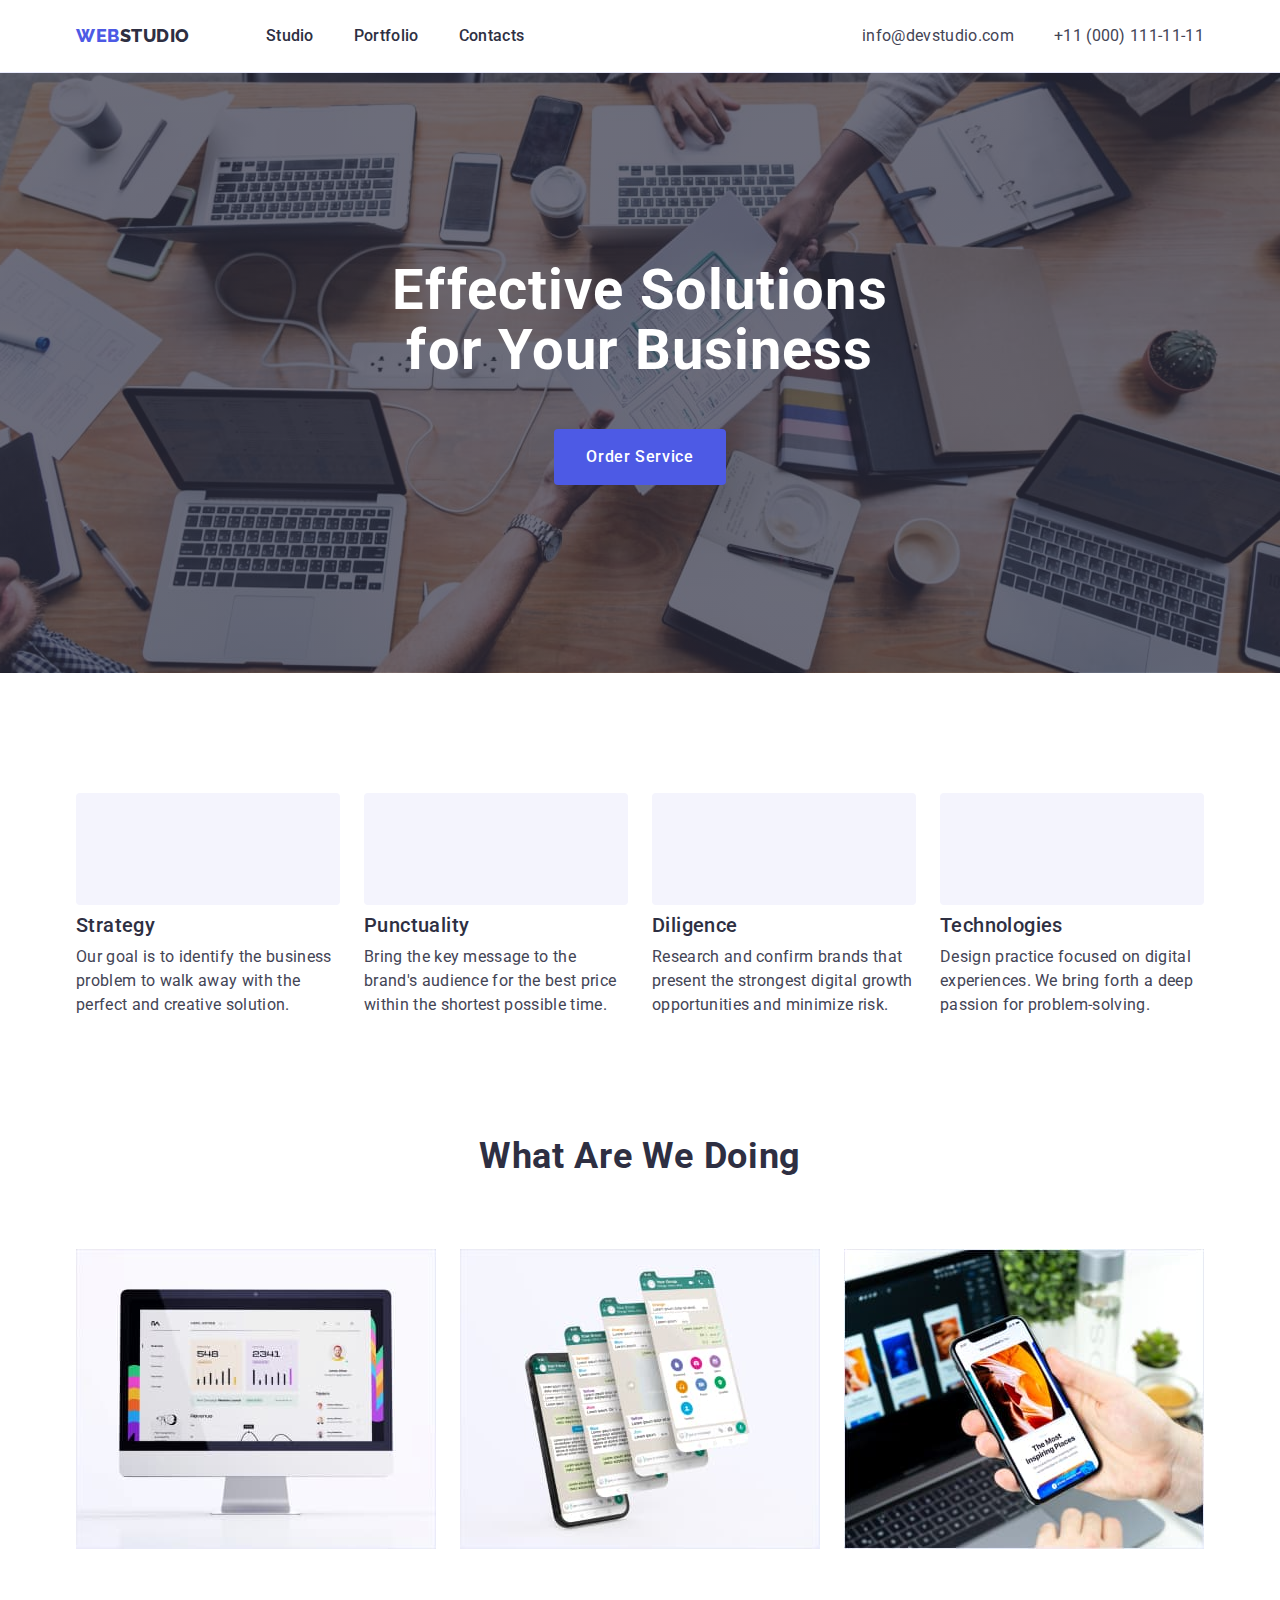
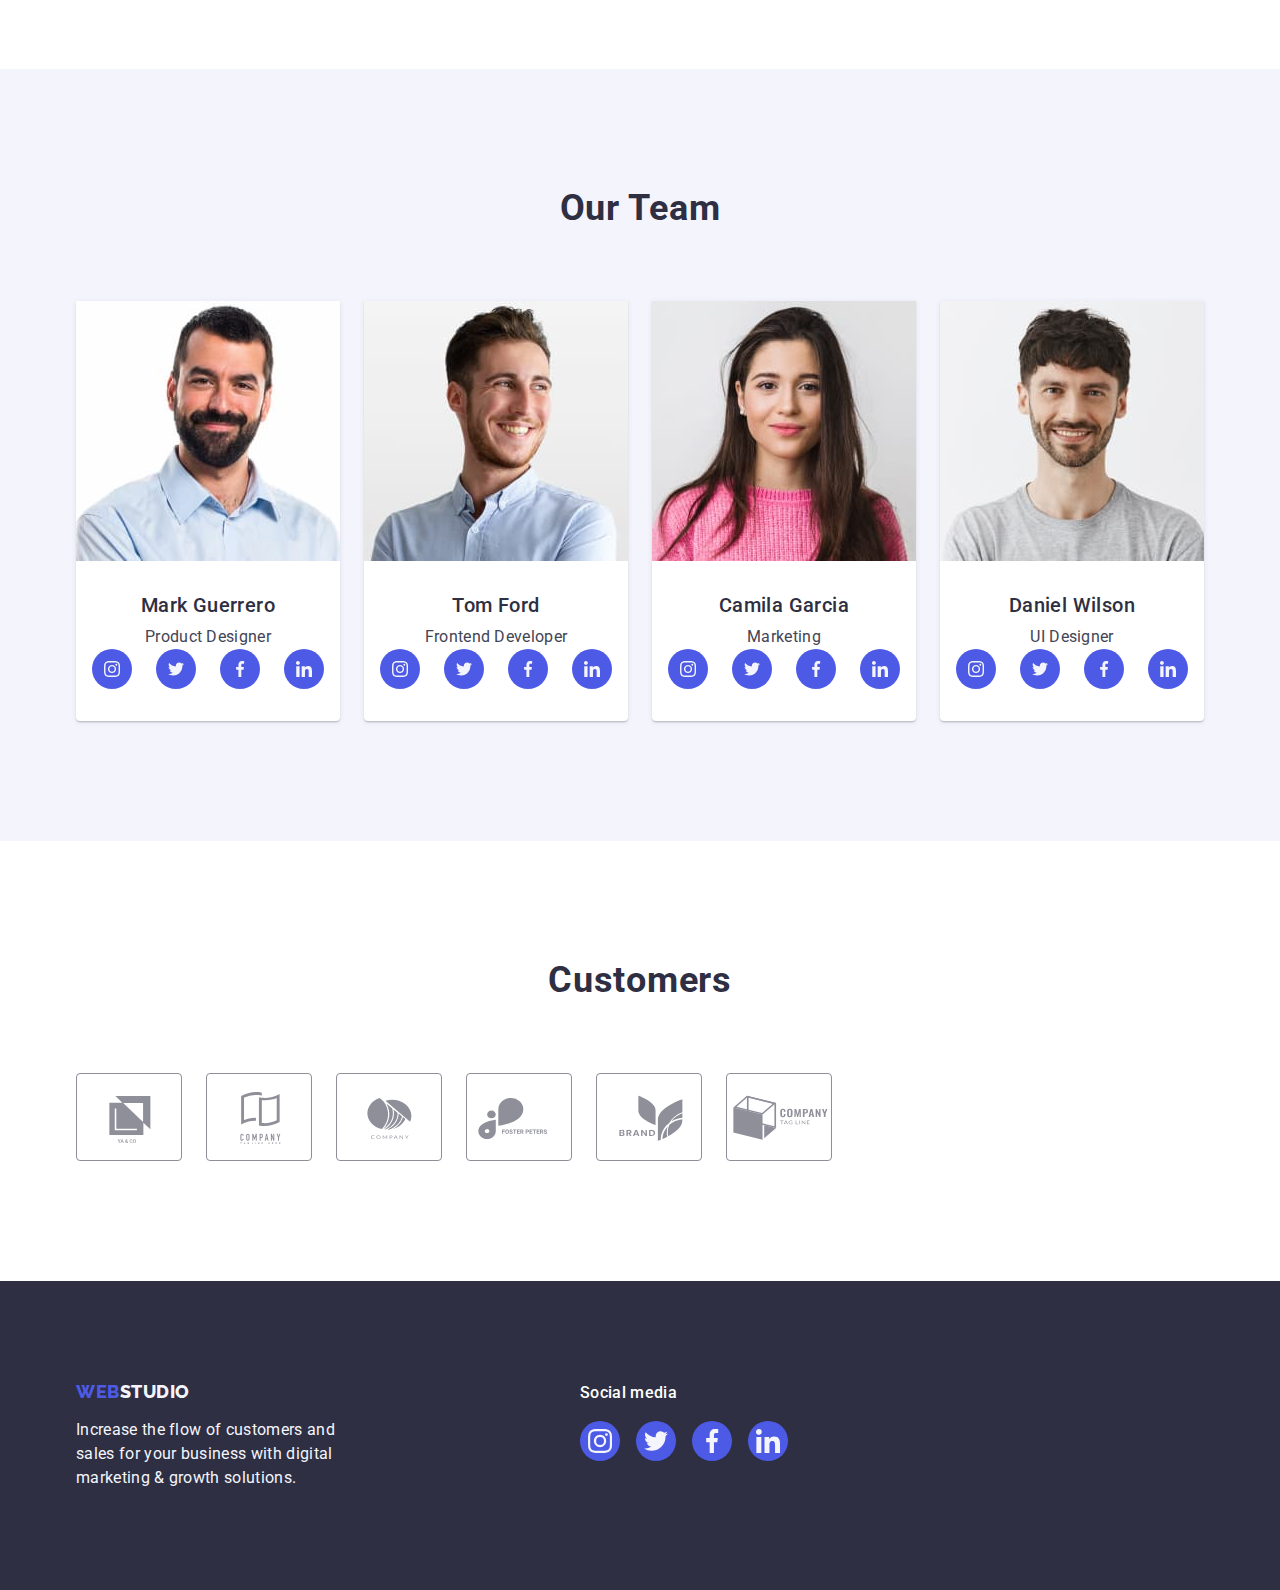
==== index.html @ c31f8e26 "Initial commit" ====
<!DOCTYPE html>
<html lang="en">

<head>
  <meta charset="UTF-8"/>
  <meta http-equiv="X-UA-Compatible" content="IE=edge"/>
  <meta name="viewport" content="width=device-width, initial-scale=1.0"/>
  <title>WebStudio</title>
  <link rel="preconnect" href="https://fonts.googleapis.com">
  <link rel="preconnect" href="https://fonts.gstatic.com" crossorigin>
  <link href="https://fonts.googleapis.com/css2?family=Raleway:wght@800&family=Roboto:wght@400;500;700;900&display=swap"
    rel="stylesheet">
  <link rel="stylesheet" href="https://cdnjs.cloudflare.com/ajax/libs/modern-normalize/1.1.0/modern-normalize.min.css">
  <link rel="stylesheet" href="./css/styles.css">
</head>

<body>
  <!-- Header -->
  <header class="header">
    <!-- Navigation -->
    <div class="navigation container">
      <nav class="nav-menu">
        <a href="./index.html" class="logo link">Web<span class="logo-header">Studio</span></a>
        <ul class="nav-list list">
          <li class="nav-list-item"><a href="./index.html" class="nav-link link">Studio</a></li>
          <li class="nav-list-item"><a href="./portfolio.html" class="nav-link link">Portfolio</a></li>
          <li class="nav-list-item"><a href="" class="nav-link link">Contacts</a></li>
        </ul>
      </nav>
      <!-- Contacts -->
      <address class="contacts">
        <ul class="contacts-list list">
          <li class="contacts-list-item"><a href="mailto:info@devstudio.com"
              class="contact-link link">info@devstudio.com</a></li>
          <li class="contacts-list-item"><a href="tel:+110001111111" class="contact-link link">+11 (000) 111-11-11</a>
          </li>
        </ul>
      </address>
    </div>
  </header>
  
  <!-- Main content -->
  <main>
    <!-- Hero -->
    <section class="hero">
      <div class="container">
        <h1 class="hero-title">Effective Solutions for Your Business</h1>
        <button type="button" class="hero-button">Order Service</button>
      </div>
    </section>
       <!-- Our benefits  -->
    <section class="section-benefits">
      <div class="container">
        <h2 class="section-title visually-hidden">Our benefits</h2>
        <ul class="benefits-list list">
          <li class="benefits-item">
                     
            <div class="bg-benefits-icon"> <svg class="features-icon" width="64" height="64">
              <use href="./images/icon.svg#icon-antenna-1"></use>
            </svg></div>
          
            <h3 class="benefit-title">Strategy</h3>
            <p class="benefit-text">
              Our goal is to identify the business problem to walk away with the
              perfect and creative solution.
            </p>
          </li>
          <li class="benefits-item">
            <div class="bg-benefits-icon"> <svg class="features-icon" width="64" height="64">
              <use href="./images/icon.svg#icon-clock-1"></use>
            </svg></div>

            <h3 class="benefit-title">Punctuality</h3>
            <p class="benefit-text">
              Bring the key message to the brand's audience for the best price
              within the shortest possible time.
            </p>
          </li>
          <li class="benefits-item">
            <div class="bg-benefits-icon"> <svg class="features-icon" width="64" height="64">
              <use href="./images/icon.svg#icon-diagram-1"></use>
            </svg></div>

            <h3 class="benefit-title">Diligence</h3>
            <p class="benefit-text">
              Research and confirm brands that present the strongest digital
              growth opportunities and minimize risk.
            </p>
          </li>
          <li class="benefits-item">
            <div class="bg-benefits-icon"> <svg class="features-icon" width="64" height="64">
              <use href="./images/icon.svg#icon-astronaut-1"></use>
            </svg></div>
            <h3 class="benefit-title">Technologies</h3>
            <p class="benefit-text">
              Design practice focused on digital experiences. We bring forth a
              deep passion for problem-solving.
            </p>
          </li>
        </ul>
      </div>
    </section>
    <!-- What are we doing -->
    <section class="section-work">
      <div class="container">
        <h2 class="section-title">What are we doing</h2>
        <ul class="work-list list">
          <li class="work-list-item">
            <img
                src="./images/what-are-we-doing/img-monitor.jpg"
                alt="website on a computer monitor"
                width="360"
                height="300"
              />
           </li>
          <li class="work-list-item">
            <img src="./images/what-are-we-doing/img-application.jpg" alt="application for smartphone" width="360" height="300" />
          </li>
          <li class="work-list-item">
            <img src="./images/what-are-we-doing/img-mobile-version.jpg" alt="mobile version of the website" width="360" height="300" />
          </li>
        </ul>
      </div>
    </section>
   <!-- Our Team -->
    <section class="section-team">
      <div class="container">
        <h2 class="section-title">Our Team</h2>
        <ul class="team-list list">
          <li class="team-item">
            <img src="./images/our-team/img-mark-guerrero.jpg"
              alt="A smiling man with dark hair, a short haircut and a thick beard with a mustache" width="264" height="260" />
            <div class="team-card-content">
              <h3 class="item-team-title">Mark Guerrero</h3>
              <p class="item-team-text">Product Designer</p>
              <ul class="social-list list">
                <li class="social-list-item">
                  <a class="social-link" href="" target="_blank" rel="noopener noreferrer" aria-label="Instagram icon">
                    <svg class="social-icon" width="16" height="16">
                      <use href="./images/icons.svg#icon-instagram"></use>
                    </svg>
                  </a>
                </li>
                <li class="social-list-item">
                  <a class="social-link" href="" target="_blank" rel="noopener noreferrer" aria-label="Twitter icon">
                    <svg class="social-icon" width="16" height="16">
                      <use href="./images/icons.svg#icon-twitter"></use>
                    </svg>
                  </a>
                </li>
                <li class="social-list-item">
                  <a class="social-link" href="" target="_blank" rel="noopener noreferrer" aria-label="Facebook icon">
                    <svg class="social-icon" width="16" height="16">
                      <use href="./images/icons.svg#icon-facebook"></use>
                    </svg>
                  </a>
                </li>
                <li class="social-list-item">
                  <a class="social-link" href="" target="_blank" rel="noopener noreferrer" aria-label="Linkedin icon">
                    <svg class="social-icon" width="16" height="16">
                      <use href="./images/icons.svg#icon-linkedin"></use>
                    </svg>
                  </a>
                </li>
              </ul>
            </div>
          </li>
          <li class="team-item">
            <img src="./images/our-team/img-tom-ford.jpg"
              alt="Smiling man with blond hair, a short haircut that is combed back and a beard with a mustache"
              width="264" height="260" />
            <div class="team-card-content">
              <h3 class="item-team-title">Tom Ford</h3>
              <p class="item-team-text">Frontend Developer</p>
              <ul class="social-list list">
                <li class="social-list-item">
                  <a class="social-link" href="" target="_blank" rel="noopener noreferrer" aria-label="Instagram icon">
                    <svg class="social-icon" width="16" height="16">
                      <use href="./images/icons.svg#icon-instagram"></use>
                    </svg>
                  </a>
                </li>
                <li class="social-list-item">
                  <a class="social-link" href="" target="_blank" rel="noopener noreferrer" aria-label="Twitter icon">
                    <svg class="social-icon" width="16" height="16">
                      <use href="./images/icons.svg#icon-twitter"></use>
                    </svg>
                  </a>
                </li>
                <li class="social-list-item">
                  <a class="social-link" href="" target="_blank" rel="noopener noreferrer" aria-label="Facebook icon">
                    <svg class="social-icon" width="16" height="16">
                      <use href="./images/icons.svg#icon-facebook"></use>
                    </svg>
                  </a>
                </li>
                <li class="social-list-item">
                  <a class="social-link" href="" target="_blank" rel="noopener noreferrer" aria-label="Linkedin icon">
                    <svg class="social-icon" width="16" height="16">
                      <use href="./images/icons.svg#icon-linkedin"></use>
                    </svg>
                  </a>
                </li>
              </ul>
            </div>
          </li>
          <li class="team-item">
            <img src="./images/our-team/img-camila-garcia.jpg" alt="Smiling woman with dark, long, straight hair"
              width="264" height="260" />
            <div class="team-card-content">
              <h3 class="item-team-title">Camila Garcia</h3>
              <p class="item-team-text">Marketing</p>

              <ul class="social-list list">
                <li class="social-list-item">
                  <a class="social-link" href="" target="_blank" rel="noopener noreferrer" aria-label="Instagram icon">
                    <svg class="social-icon" width="16" height="16">
                      <use href="./images/icons.svg#icon-instagram"></use>
                    </svg>
                  </a>
                </li>
                <li class="social-list-item">
                  <a class="social-link" href="" target="_blank" rel="noopener noreferrer" aria-label="Twitter icon">
                    <svg class="social-icon" width="16" height="16">
                      <use href="./images/icons.svg#icon-twitter"></use>
                    </svg>
                  </a>
                </li>
                <li class="social-list-item">
                  <a class="social-link" href="" target="_blank" rel="noopener noreferrer" aria-label="Facebook icon">
                    <svg class="social-icon" width="16" height="16">
                      <use href="./images/icons.svg#icon-facebook"></use>
                    </svg>
                  </a>
                </li>
                <li class="social-list-item">
                  <a class="social-link" href="" target="_blank" rel="noopener noreferrer" aria-label="Linkedin icon">
                    <svg class="social-icon" width="16" height="16">
                      <use href="./images/icons.svg#icon-linkedin"></use>
                    </svg>
                  </a>
                </li>
              </ul>
            </div>
          </li>
          <li class="team-item">
            <img src="./images/our-team/img-daniel-wilson.jpg"
              alt="A smiling man with short dark hair and a short beard with a mustache" width="264" height="260" />
            <div class="team-card-content">
              <h3 class="item-team-title">Daniel Wilson</h3>
              <p class="item-team-text">UI Designer</p> 

              <ul class="social-list list">
                <li class="social-list-item">
                  <a class="social-link" href="" target="_blank" rel="noopener noreferrer" aria-label="Instagram icon">
                    <svg class="social-icon" width="16" height="16">
                      <use href="./images/icons.svg#icon-instagram"></use>
                    </svg>
                  </a>
                </li>
                <li class="social-list-item">
                  <a class="social-link" href="" target="_blank" rel="noopener noreferrer" aria-label="Twitter icon">
                    <svg class="social-icon" width="16" height="16">
                      <use href="./images/icons.svg#icon-twitter"></use>
                    </svg>
                  </a>
                </li>
                <li class="social-list-item">
                  <a class="social-link" href="" target="_blank" rel="noopener noreferrer" aria-label="Facebook icon">
                    <svg class="social-icon" width="16" height="16">
                      <use href="./images/icons.svg#icon-facebook"></use>
                    </svg>
                  </a>
                </li>
                <li class="social-list-item">
                  <a class="social-link" href="" target="_blank" rel="noopener noreferrer" aria-label="Linkedin icon">
                    <svg class="social-icon" width="16" height="16">
                      <use href="./images/icons.svg#icon-linkedin"></use>
                    </svg>
                  </a>
                </li>
              </ul>
            </div>
          </li>
        </ul>
      </div>
    </section>
     <!-- Customers -->
     <section class="section-customers">
      <div class="container">
        <h2 class="section-title">Customers</h2>
        <ul class="customers-list list">
          <li class="customers-item"><a class="customers-link link" href="" target="_blank" rel="noreferrer noopener"
              aria-label="YA & CO icon">
              <svg class="customers-icon" width="104" height="56">
                <use href="./images/icons.svg#icon-company-logo-1"></use>
              </svg>
            </a></li>
          <li class="customers-item"><a class="customers-link link" href="" target="_blank" rel="noreferrer noopener"
              aria-label="Company Tagline Here icon"><svg class="customers-icon" width="104" height="56">
                <use href="./images/icons.svg#icon-company-logo-2"></use>
              </svg></a></li>

          <li class="customers-item"><a class="customers-link link" href="" target="_blank" rel="noreferrer noopener"
              aria-label="Company icon"><svg class="customers-icon" width="104" height="56">
                <use href="./images/icons.svg#icon-company-logo-3"></use>
              </svg></a></li>

          <li class="customers-item"><a class="customers-link link" href="" target="_blank" rel="noreferrer noopener"
              aria-label="Foster Peters icon"><svg class="customers-icon" width="104" height="56">
                <use href="./images/icons.svg#icon-company-logo-4"></use>
              </svg></a></li>

          <li class="customers-item"><a class="customers-link link" href="" target="_blank" rel="noreferrer noopener"
              aria-label="Brand icon"><svg class="customers-icon" width="104" height="56">
                <use href="./images/icons.svg#icon-company-logo-5"></use>
              </svg></a></li>

          <li class="customers-item"><a class="customers-link link" href="" target="_blank" rel="noreferrer noopener"
              aria-label="Company Tag Line icon"><svg class="customers-icon" width="104" height="56">
                <use href="./images/icons.svg#icon-company-logo-6"></use>
              </svg></a></li>
        </ul>
      </div>
    </section>
 </main>
 <!-- Footer -->
 <footer class="footer">
  <div class="container">
    <div class="footer-logo-text">
      <a href="./index.html" class="logo link"
        >Web<span class="logo-footer">Studio</span></a
      >
      <p class="footer-text">
        Increase the flow of customers and sales for your business with
        digital marketing &#38; growth solutions.
      </p>
    </div>
    <div>
      <p class="footer-social-text">Social media</p>
      
      <ul class="social-list list">
        <li class="social-list-item">
          <a
            class="social-link"
            href=""
            target="_blank"
            rel="noopener noreferrer"
            aria-label="Instagram icon"
            ><svg class="social-icon" width="24" height="24">
              <use href="./images/icons.svg#icon-instagram"></use></svg
          ></a>
        </li>
        <li class="social-list-item">
          <a
            class="social-link"
            href=""
            target="_blank"
            rel="noopener noreferrer"
            aria-label="Twitter icon"
            ><svg class="social-icon" width="24" height="24">
              <use href="./images/icons.svg#icon-twitter"></use></svg
          ></a>
        </li>
        <li class="social-list-item">
          <a
            class="social-link"
            href=""
            target="_blank"
            rel="noopener noreferrer"
            aria-label="Facebook icon"
            ><svg class="social-icon" width="24" height="24">
              <use href="./images/icons.svg#icon-facebook"></use></svg
          ></a>
        </li>
        <li class="social-list-item">
          <a
            class="social-link"
            href=""
            target="_blank"
            rel="noopener noreferrer"
            aria-label="Linkedin icon"
            ><svg class="social-icon" width="24" height="24">
              <use href="./images/icons.svg#icon-linkedin"></use></svg
          ></a>
        </li>
      </ul>
    </div>
  </div>
</footer>
</body>
</html>
---- css/styles.css ----
:root {
  --color-iris: #4d5ae5;
  --color-ocean: #404bbf;
  --color-navy-blue: #2e2f42;
  --color-green: #31d0aa;
  --color-slate: #434455;
  --color-light-slate: #8e8f99;
  --color-cornflower: #e7e9fc;
  --color-cloud: #f4f4fd;
  --color-navy-blue-modal: #2e2f42;
  --color-grey: #2e2f42;
  --color-white: #ffffff;
  --color-dairy: #fcfcfc;
  --font-primary: Roboto, sans-serif;
  --font-secondary: Raleway, sans-serif;
}
/* General styles */

img {
  display: block;
}
.link {
  text-decoration: none;
}
.list {
  list-style: none;
  padding: 0;
  margin: 0;
}
.section-title {
  margin-top: 0;
  margin-right: auto;
  margin-bottom: 72px;
  margin-left: auto;

  color: var(--color-navy-blue);
  font-size: 36px;
  line-height: 1.11;
  text-align: center;
  letter-spacing: 0.02em;
  text-transform: capitalize;
}

.container {
  width: 1158px;
  padding-left: 15px;
  padding-right: 15px;
  margin: 0 auto;
}

/* Body */
body {
  font-family: var(--font-primary);
  color: var(--color-slate);
  background-color: var(--color-white);
}
/* --------------Header----------- */
.header {
  border-bottom: 1px solid;
  border-bottom-color: var(--color-cornflower);
  box-shadow: 0 2px 1px 0 rgba(46, 47, 66, 0.08),
  0 1px 1px 0 rgba(46, 47, 66, 0.16), 0 1px 6px 0 rgba(46, 47, 66, 0.08);
}
/* Logo */
.logo {
  display: inline-block;
  font-family: var(--font-secondary);
  font-weight: 800;
  color: var(--color-iris);
  font-size: 18px;
  line-height: 1.17;
  letter-spacing: 0.03em;
  text-transform: uppercase;
}
.nav-menu .logo {
  align-items: center;
  margin-right: 76px;
}
.logo-header {
  color: var(--color-navy-blue);
}
.logo-footer {
  color: var(--color-cloud);
}

/* Navigation */
.navigation {
  display: flex;
  align-items: center;
}
.nav-menu {
  display: flex;
  align-items: center;
}

.nav-list {
  display: flex;
  gap: 40px;
}
/* .nav-list-item {
  margin-right: 40px;
}
.nav-list-item:last-child {
  margin-right: 0;
} */

.nav-link {
  display: block;
  padding-top: 24px;
  padding-bottom: 24px;
  font-weight: 500;
  color: var(--color-navy-blue);
  line-height: 1.5;
  letter-spacing: 0.02em;
}
.nav-link:hover,
.nav-link:focus,
.contact-link:hover,
.contact-link:focus {
  color: var(--color-ocean);
}

/* Contacts */
.contacts {
  margin-left: auto;
}

.contacts-list {
  display: flex;
  gap: 40px;
}

/* .contacts-list-item {
  margin-right: 40px;
}
.contacts-list-item:last-child {
  margin-right: 0;
} */

.contacts .contacts-list-item {
  font-style: normal;
}
.contact-link {
  color: var(--color-slate);
  line-height: 1.5;
  letter-spacing: 0.02em;
}

/* Hero */
.hero {
  max-width: 1440px;
  margin-left: auto;
  margin-right: auto;
  background-image: linear-gradient(
      rgba(46, 47, 66, 0.7),
      rgba(46, 47, 66, 0.7)
    ),
    url(../images/hero/people-office-1.jpg);
  background-repeat: no-repeat;
  background-position: center;
  background-size: cover;
  
  background-color: var(--color-navy-blue);
  padding: 188px 0;
}
/* .hero .container {
  text-align: center;
} */

.hero-title {
  max-width: 496px;
  color: var(--color-white);
  font-size: 56px;
  line-height: 1.07;
  text-align: center;
  letter-spacing: 0.02em;
  margin-top: 0;
  margin-right: auto;
  margin-left: auto;
  margin-bottom: 48px;
}
.hero-button {
  display: block;
  min-width: 169px;
  border: none;
  border-radius: 4px;
  padding: 16px 32px;
  margin-top: 0;
  margin-right: auto;
  margin-bottom: 0;
  margin-left: auto;
  font-family: inherit;
  font-weight: 500;
  color: var(--color-white);
  background-color: var(--color-iris);
  font-size: 16px;
  line-height: 1.5;
  letter-spacing: 0.04em;
  cursor: pointer;
}
.hero-button:hover,
.hero-button:focus {
  background-color: var(--color-ocean);
}

/* Our benefits */

.visually-hidden {
  position: absolute;
  width: 1px;
  height: 1px;
  margin: -1px;
  border: 0;
  padding: 0;

  white-space: nowrap;
  clip-path: inset(100%);
  clip: rect(0 0 0 0);
  overflow: hidden;
}

.section-benefits {
  padding: 120px 0;
}

.benefits-list {
  display: flex;
  gap: 24px;
}
/* .benefits-item {
  margin-right: 24px;
} */
/* .benefits-item:last-child {
  margin-right: 0;
} */
.benefits-item {
  width: calc((100%-72px) / 4);
}

.bg-benefits-icon {
  margin-bottom: 8px;
  padding: 24px 100px;
  display: flex;
  justify-content: center;
  align-items: center;
  background-color: var(--color-cloud);
  border-radius: 4px;
}

.benefit-title {
  padding: 0;
  margin-top: 0;
  margin-bottom: 8px;
  font-weight: 500;
  color: var(--color-navy-blue);
  font-size: 20px;
  line-height: 1.2;
  letter-spacing: 0.02em;
}
.benefit-text {
  padding: 0;
  margin: 0;
  font-size: 16px;
  line-height: 1.5;
  letter-spacing: 0.02em;
}

/* Work section */
.section-work {
  padding-bottom: 120px;
}

.work-list {
  display: flex;
  gap: 24px;
}
.work-list-item {
  /* margin-right: 24px; */
  width: calc((100%-48px) / 3);
}
/* .work-list-item:last-child {
  margin-right: 0;
} */

/* Our team */
.section-team {
  padding: 120px 0;
  background-color: var(--color-cloud);
}
.team-list {
  display: flex;
  gap: 24px;
}
.team-item {
  width: calc((100%-72px) / 4);
  /* margin-right: 24px; */
  background-color: var(--color-white);
  border-radius: 0 0 4px 4px;
  box-shadow: 0px 2px 1px 0px rgba(46, 47, 66, 0.08),
    0px 1px 1px 0px rgba(46, 47, 66, 0.16),
    0px 1px 6px 0px rgba(46, 47, 66, 0.08);
}
/* .team-item:last-child {
  margin-right: 0;
} */
.team-card-content {
  padding: 32px 16px;
  border-radius: 0 0 4px 4px;
}
.item-team-title {
  margin-top: 0;
  margin-bottom: 8px;
  font-weight: 500;
  color: var(--color-navy-blue);
  font-size: 20px;
  line-height: 1.2;
  letter-spacing: 0.02em;
  text-align: center;
}
.item-team-text {
  margin-top: 0;
  margin-bottom: 0;
  color: var(--color-slate);
  font-size: 16px;
  line-height: 1.5;
  letter-spacing: 0.02em;
  text-align: center;
}

/*--- Social links styles-- */
.social-list {
  display: flex;
  justify-content: center;
  align-items: center;
}

.team-item .social-list {
  gap: 24px;
}

.social-list-item {
  width: 40px;
  height: 40px;
}

.social-link {
  display: flex;
  justify-content: center;
  align-items: center;
  width: 100%;
  height: 100%;
  background-color: var(--color-iris);
  border-radius: 50%;
  color: var(--color-cloud);
}

.team-item .social-link:hover,
.team-item .social-link:focus {
  background-color: var(--color-ocean);
}

.social-icon {
  fill: currentColor;
}
/* Customers */
.section-customers {
  padding: 120px 0;
}

.customers-list {
  display: flex;
  align-items: center;
  gap: 24px;
}

.customers-item {
  width: calc((100%-120px) / 6);
  height: 88px;
}

.customers-link {
  display: flex;
  justify-content: center;
  align-items: center;
  width: 100%;
  height: 100%;
  background-color: var(--color-white);
  border: 1px solid;
  border-color: var(--color-light-slate);
  border-radius: 4px;
  color: var(--color-light-slate);
}
.customers-link:hover,
.customers-link:focus,
.customers-link:active {
  border-color: var(--color-ocean);
  color: var(--color-ocean);
}
.customers-icon {
  fill: currentColor;
}

/* Footer */
.footer {
  padding: 100px 0;
  background-color: var(--color-navy-blue);
}

.footer .container {
  display: flex;
  gap: 120px;
  align-items: baseline;
}
.footer-logo-text{
  margin-right: 120px
}

.footer .logo {
  margin-bottom: 16px;
}
.footer-text {
  max-width: 264px;
  margin-top: 0;
  margin-bottom: 0;
  color: var(--color-cloud);
  font-size: 16px;
  line-height: 1.5;
  letter-spacing: 0.02em;
}

.footer-social-text {
  margin-top: 0;
  margin-bottom: 16px;
  font-weight: 500;
  font-size: 16px;
  line-height: 1.5;
  letter-spacing: 0.02em;
  color: var(--color-white);
}

.footer .social-list {
  gap: 16px;
}

.footer .social-link:hover,
.footer .social-link:focus,
.footer .social-link:active {
  background-color: var(--color-green);
}

/* ----Portfolio------- */
.section-portfolio {
  padding: 96px 0 120px;
}

/* Portfolio filtr */
.portfolio-filtr {
  justify-content: center;
  display: flex;
  margin-bottom: 72px;
  gap: 24px;
}
/* .portfolio-filtr-item {
  margin-right: 24px;
}
.portfolio-filtr-item:last-child {
  margin-right: 0;
} */
.portfolio-filtr-button {
  border-radius: 4px;
  border: 1px solid;
  border-color: var(--color-cornflower);
  padding: 12px 24px;
  font-family: inherit;
  font-weight: 500;
  color: var(--color-iris);
  background-color: var(--color-cloud);
  font-size: 16px;
  line-height: 1.5;
  letter-spacing: 0.04em;
  cursor: pointer;
}

.portfolio-filtr-button:hover,
.portfolio-filtr-button:focus {
  border: 1px solid;
  border-color: transparent;
  color: var(--color-white);
  background-color: var(--color-ocean);
  box-shadow: 0px 2px 2px 0px rgba(0, 0, 0, 0.12),
    0px 2px 1px 0px rgba(0, 0, 0, 0.08), 0px 3px 1px 0px rgba(0, 0, 0, 0.1);
}
/* Portfolio gallery */
.portfolio-list {
  display: flex;
  flex-wrap: wrap;
  gap: 24px;
  row-gap: 48px;
}

.portfolio-link {
  display: block;
}

.portfolio-link:hover,
.portfolio-link:focus {
  box-shadow: 0 2px 1px 0 rgba(46, 47, 66, 0.08),
    0 1px 1px 0 rgba(46, 47, 66, 0.16), 0 1px 6px 0 rgba(46, 47, 66, 0.08);
}
/* .portfolio-list-item {
  margin-bottom: 48px;
  margin-right: 24px;
}
.portfolio-list-item:nth-child(3n) {
  margin-right: 0;
}
.portfolio-list-item:nth-last-child(-n + 3) {
  margin-bottom: 0;
} */
.portfolio-card-content {
  border: 1px solid;
  border-color: var(--color-cornflower);
  border-top: none;
  padding: 32px 16px;
}
.portfolio-title {
  margin-top: 0;

  margin-bottom: 8px;
  font-weight: 500;
  color: var(--color-navy-blue);
  font-size: 20px;
  line-height: 1.2;
  letter-spacing: 0.02em;
}
.portfolio-text {
  margin-top: 0;
  margin-bottom: 0;
  color: var(--color-slate);
  font-size: 16px;
  line-height: 1.5;
  letter-spacing: 0.02em;
}
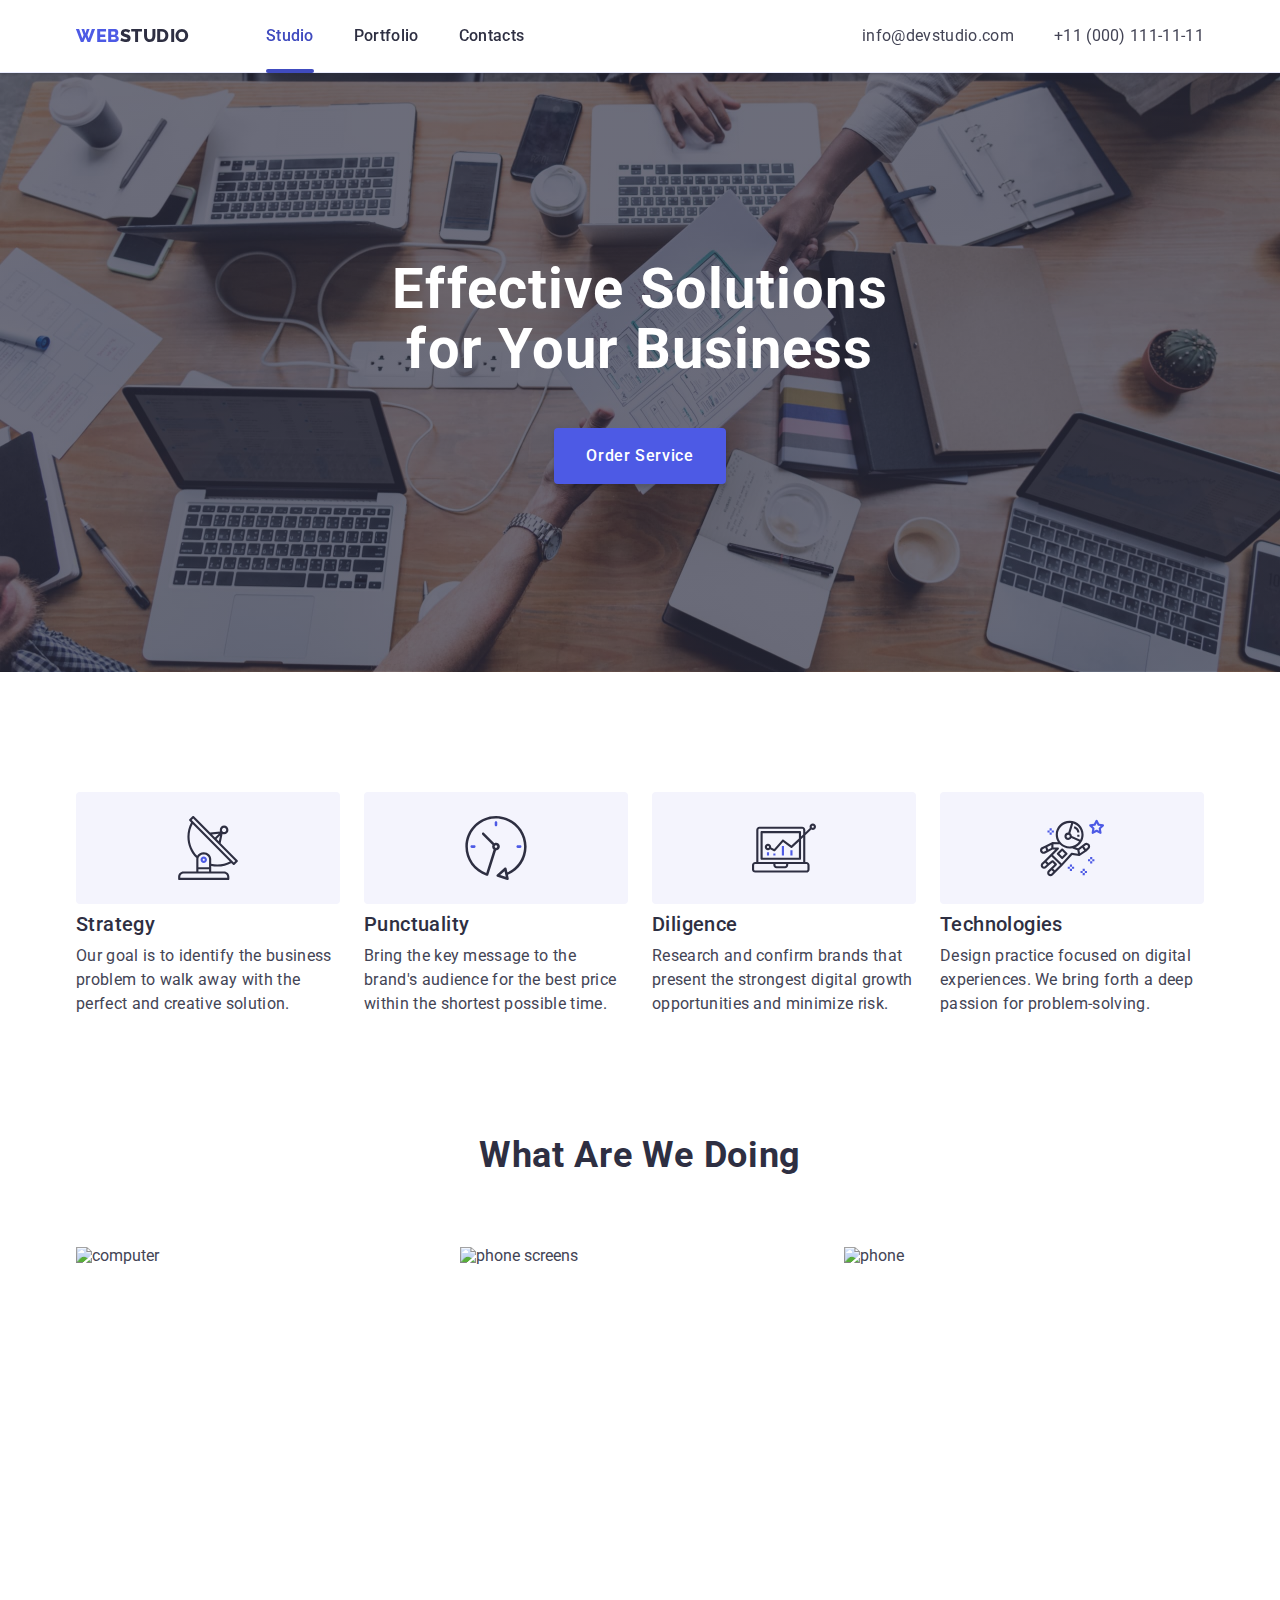
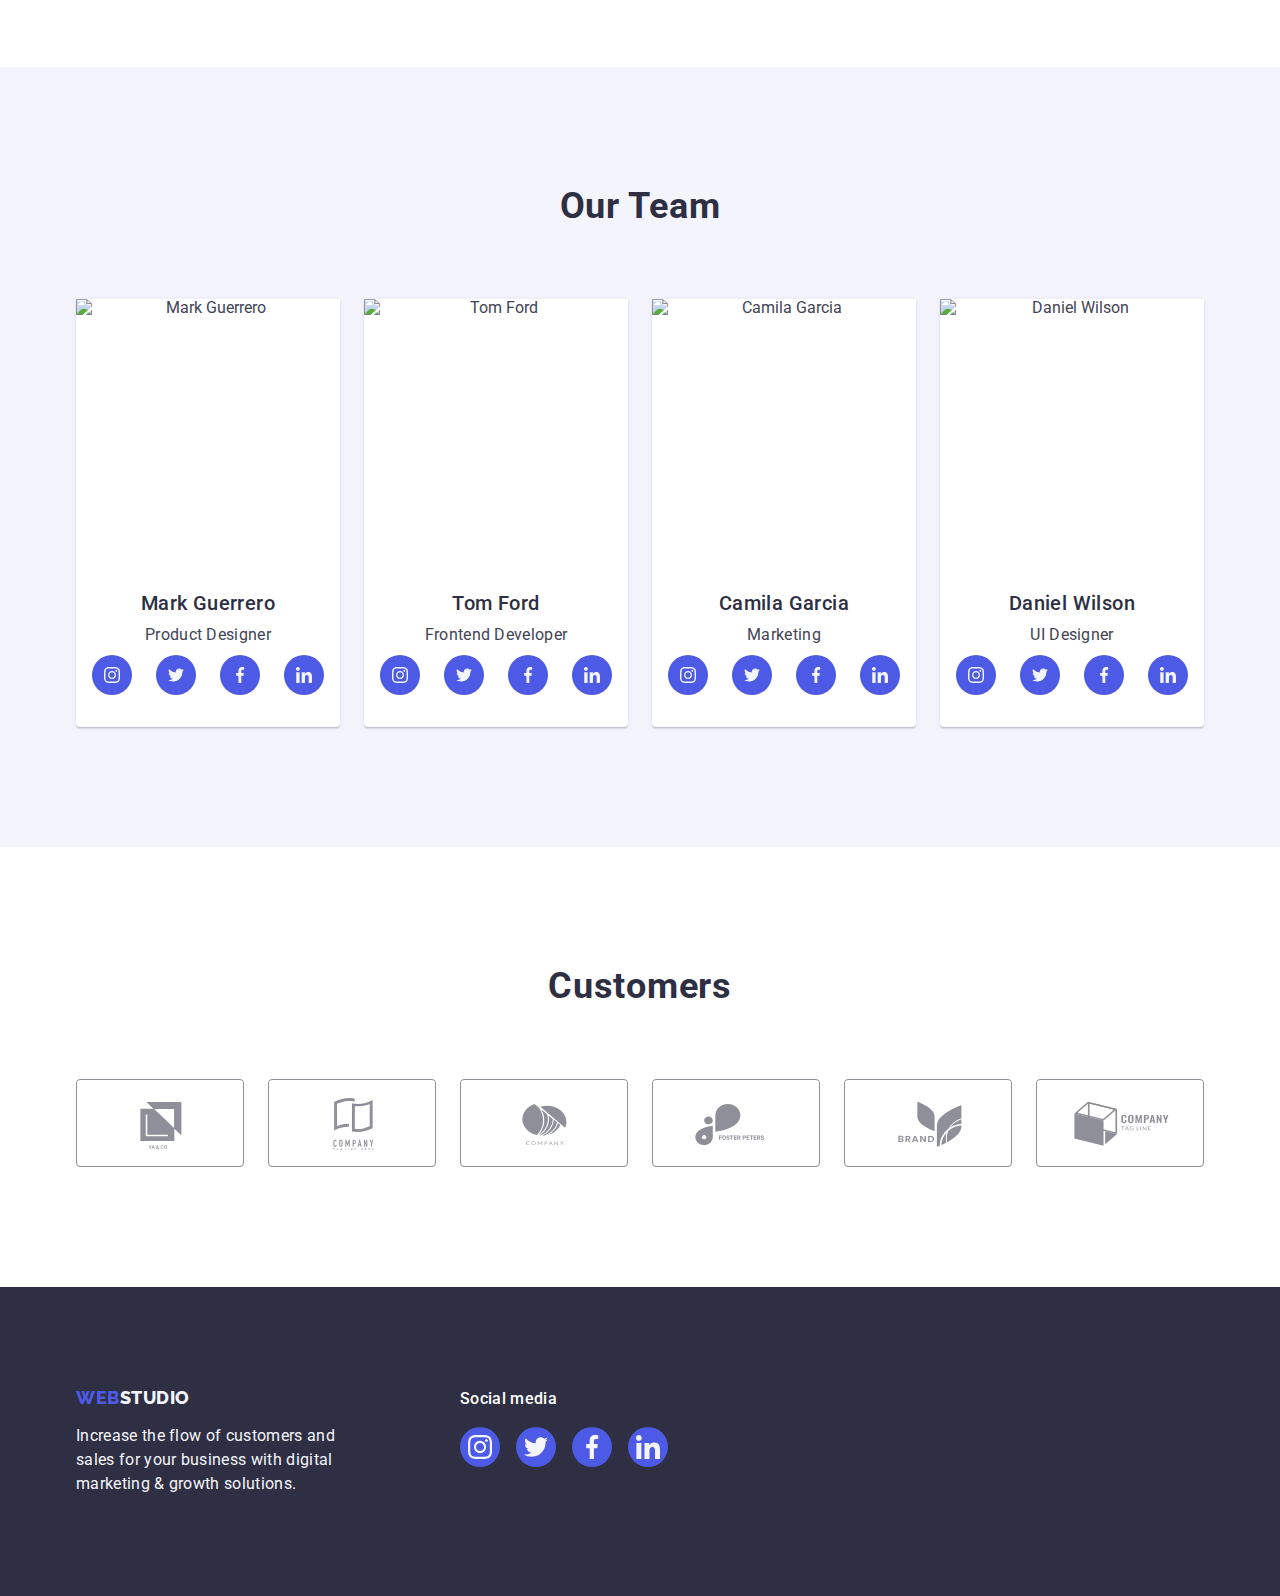
==== commit 264a4dbb: "add" ====
--- a/index.html
+++ b/index.html
@@ -1,392 +1,612 @@
 <!DOCTYPE html>
 <html lang="en">
+  <head>
+    <meta charset="UTF-8" />
+    <meta http-equiv="X-UA-Compatible" content="IE=edge" />
+    <meta name="viewport" content="width=device-width, initial-scale=1.0" />
+    <title>WebStudio</title>
+    <link rel="preconnect" href="https://fonts.googleapis.com" />
+    <link rel="preconnect" href="https://fonts.gstatic.com" crossorigin />
+    <link
+      href="https://fonts.googleapis.com/css2?family=Raleway:wght@800&family=Roboto:wght@400;500;700&display=swap"
+      rel="stylesheet"
+    />
+    <link
+      rel="stylesheet"
+      href="https://cdnjs.cloudflare.com/ajax/libs/modern-normalize/1.1.0/modern-normalize.min.css"
+    />
+    <link rel="stylesheet" href="./css/styles.css" />
+  </head>
+  <body>
+    <header class="header">
+      <div class="container header-nav">
+        <nav class="navigations">
+          <a href="./index.html" class="logo-nav logo-nav-common link"
+            >Web<span class="logo-dark">Studio</span></a
+          >
+          <ul class="list menu-list">
+            <li class="nav-list">
+              <a href="./index.html" class="menu-item link active">Studio</a>
+            </li>
+            <li class="nav-list">
+              <a href="./portfolio.html" class="menu-item link">Portfolio</a>
+            </li>
+            <li class="nav-list">
+              <a href="" class="menu-item link">Contacts</a>
+            </li>
+          </ul>
+        </nav>
+        <address class="contacts-menu">
+          <ul class="list contacts-list">
+            <li class="contact">
+              <a href="mailto:info@devstudio.com" class="contact-item link"
+                >info@devstudio.com</a
+              >
+            </li>
+            <li class="contact">
+              <a href="tel:+110001111111" class="contact-item link"
+                >+11 (000) 111-11-11</a
+              >
+            </li>
+          </ul>
+        </address>
+      </div>
+    </header>
+    <main>
+      <!-- Hero -->
+      <section class="hero">
+        <div class="container">
+          <h1 class="hero-title">Effective Solutions for Your Business</h1>
+          <button type="button" class="button primary-button" data-modal-open>
+            Order Service
+          </button>
+        </div>
+      </section>
 
-<head>
-  <meta charset="UTF-8"/>
-  <meta http-equiv="X-UA-Compatible" content="IE=edge"/>
-  <meta name="viewport" content="width=device-width, initial-scale=1.0"/>
-  <title>WebStudio</title>
-  <link rel="preconnect" href="https://fonts.googleapis.com">
-  <link rel="preconnect" href="https://fonts.gstatic.com" crossorigin>
-  <link href="https://fonts.googleapis.com/css2?family=Raleway:wght@800&family=Roboto:wght@400;500;700;900&display=swap"
-    rel="stylesheet">
-  <link rel="stylesheet" href="https://cdnjs.cloudflare.com/ajax/libs/modern-normalize/1.1.0/modern-normalize.min.css">
-  <link rel="stylesheet" href="./css/styles.css">
-</head>
+      <!-- Section 1 -->
+      <section class="advatages-description">
+        <div class="container">
+          <h2 class="visually-hidden">Our advantages</h2>
+          <ul class="list advatages-list">
+            <li class="item">
+              <div class="advantages-icons-wrapper">
+                <svg class="advantages-icons" width="64" height="64">
+                  <use href="./images/icons.svg#icon-antenna"></use>
+                </svg>
+              </div>
+              <h3 class="item-title">Strategy</h3>
+              <p class="item-description">
+                Our goal is to identify the business problem to walk away with
+                the perfect and creative solution.
+              </p>
+            </li>
+            <li class="item">
+              <div class="advantages-icons-wrapper">
+                <svg class="advantages-icons" width="64" height="64">
+                  <use href="./images/icons.svg#icon-clock"></use>
+                </svg>
+              </div>
+              <h3 class="item-title">Punctuality</h3>
+              <p class="item-description">
+                Bring the key message to the brand's audience for the best price
+                within the shortest possible time.
+              </p>
+            </li>
+            <li class="item">
+              <div class="advantages-icons-wrapper">
+                <svg class="advantages-icons" width="64" height="64">
+                  <use href="./images/icons.svg#icon-diagram"></use>
+                </svg>
+              </div>
+              <h3 class="item-title">Diligence</h3>
+              <p class="item-description">
+                Research and confirm brands that present the strongest digital
+                growth opportunities and minimize risk.
+              </p>
+            </li>
+            <li class="item">
+              <div class="advantages-icons-wrapper">
+                <svg class="advantages-icons" width="64" height="64">
+                  <use href="./images/icons.svg#icon-astronaut"></use>
+                </svg>
+              </div>
+              <h3 class="item-title">Technologies</h3>
+              <p class="item-description">
+                Design practice focused on digital experiences. We bring forth a
+                deep passion for problem-solving.
+              </p>
+            </li>
+          </ul>
+        </div>
+      </section>
 
-<body>
-  <!-- Header -->
-  <header class="header">
-    <!-- Navigation -->
-    <div class="navigation container">
-      <nav class="nav-menu">
-        <a href="./index.html" class="logo link">Web<span class="logo-header">Studio</span></a>
-        <ul class="nav-list list">
-          <li class="nav-list-item"><a href="./index.html" class="nav-link link">Studio</a></li>
-          <li class="nav-list-item"><a href="./portfolio.html" class="nav-link link">Portfolio</a></li>
-          <li class="nav-list-item"><a href="" class="nav-link link">Contacts</a></li>
-        </ul>
-      </nav>
-      <!-- Contacts -->
-      <address class="contacts">
-        <ul class="contacts-list list">
-          <li class="contacts-list-item"><a href="mailto:info@devstudio.com"
-              class="contact-link link">info@devstudio.com</a></li>
-          <li class="contacts-list-item"><a href="tel:+110001111111" class="contact-link link">+11 (000) 111-11-11</a>
-          </li>
-        </ul>
-      </address>
-    </div>
-  </header>
-  
-  <!-- Main content -->
-  <main>
-    <!-- Hero -->
-    <section class="hero">
-      <div class="container">
-        <h1 class="hero-title">Effective Solutions for Your Business</h1>
-        <button type="button" class="hero-button">Order Service</button>
-      </div>
-    </section>
-       <!-- Our benefits  -->
-    <section class="section-benefits">
-      <div class="container">
-        <h2 class="section-title visually-hidden">Our benefits</h2>
-        <ul class="benefits-list list">
-          <li class="benefits-item">
-                     
-            <div class="bg-benefits-icon"> <svg class="features-icon" width="64" height="64">
-              <use href="./images/icon.svg#icon-antenna-1"></use>
-            </svg></div>
-          
-            <h3 class="benefit-title">Strategy</h3>
-            <p class="benefit-text">
-              Our goal is to identify the business problem to walk away with the
-              perfect and creative solution.
-            </p>
-          </li>
-          <li class="benefits-item">
-            <div class="bg-benefits-icon"> <svg class="features-icon" width="64" height="64">
-              <use href="./images/icon.svg#icon-clock-1"></use>
-            </svg></div>
-
-            <h3 class="benefit-title">Punctuality</h3>
-            <p class="benefit-text">
-              Bring the key message to the brand's audience for the best price
-              within the shortest possible time.
-            </p>
-          </li>
-          <li class="benefits-item">
-            <div class="bg-benefits-icon"> <svg class="features-icon" width="64" height="64">
-              <use href="./images/icon.svg#icon-diagram-1"></use>
-            </svg></div>
-
-            <h3 class="benefit-title">Diligence</h3>
-            <p class="benefit-text">
-              Research and confirm brands that present the strongest digital
-              growth opportunities and minimize risk.
-            </p>
-          </li>
-          <li class="benefits-item">
-            <div class="bg-benefits-icon"> <svg class="features-icon" width="64" height="64">
-              <use href="./images/icon.svg#icon-astronaut-1"></use>
-            </svg></div>
-            <h3 class="benefit-title">Technologies</h3>
-            <p class="benefit-text">
-              Design practice focused on digital experiences. We bring forth a
-              deep passion for problem-solving.
-            </p>
-          </li>
-        </ul>
-      </div>
-    </section>
-    <!-- What are we doing -->
-    <section class="section-work">
-      <div class="container">
-        <h2 class="section-title">What are we doing</h2>
-        <ul class="work-list list">
-          <li class="work-list-item">
-            <img
-                src="./images/what-are-we-doing/img-monitor.jpg"
-                alt="website on a computer monitor"
+      <!-- Section 2 -->
+      <section class="work-examples">
+        <div class="container">
+          <h2 class="section-title">What are we doing</h2>
+          <ul class="list works-list">
+            <li class="item">
+              <img
+                src="./images/img1.jpg"
+                
+                alt="computer"
                 width="360"
                 height="300"
               />
-           </li>
-          <li class="work-list-item">
-            <img src="./images/what-are-we-doing/img-application.jpg" alt="application for smartphone" width="360" height="300" />
-          </li>
-          <li class="work-list-item">
-            <img src="./images/what-are-we-doing/img-mobile-version.jpg" alt="mobile version of the website" width="360" height="300" />
-          </li>
-        </ul>
+            </li>
+            <li class="item">
+              <img
+                src="./images/img2.jpg"
+                alt="phone screens"
+                width="360"
+                height="300"
+              />
+            </li>
+            <li class="item">
+              <img
+                src="./images/img3.jpg"
+                alt="phone"
+                width="360"
+                height="300"
+              />
+            </li>
+          </ul>
+        </div>
+      </section>
+
+      <!-- Section 3 -->
+      <section class="team-members-cards">
+        <div class="container">
+          <h2 class="section-title">Our Team</h2>
+          <ul class="list team-list">
+            <li class="team-member-card">
+              <img
+                src="./images/people1.jpg"
+                alt="Mark Guerrero"
+                width="264"
+                height="260"
+                class="person-image"
+              />
+              <div class="wrapper">
+                <h3 class="item-title">Mark Guerrero</h3>
+                <p class="item-description card-description">
+                  Product Designer
+                </p>
+                <ul class="icon-list list">
+                  <li class="personal-social-media">
+                    <a
+                      href=""
+                      class="icon-link link"
+                      aria-label="link to Instagram"
+                      target="_blank"
+                      rel="noopener noreferrer"
+                    >
+                      <svg class="icon-img" width="16" height="16">
+                        <use href="./images/icons.svg#icon-instagram"></use>
+                      </svg>
+                    </a>
+                  </li>
+                  <li class="personal-social-media">
+                    <a
+                      href=""
+                      class="icon-link link"
+                      aria-label="link to Twitter"
+                      target="_blank"
+                      rel="noopener noreferrer"
+                    >
+                      <svg class="icon-img" width="16" height="16">
+                        <use href="./images/icons.svg#icon-twitter"></use>
+                      </svg>
+                    </a>
+                  </li>
+                  <li class="personal-social-media">
+                    <a
+                      href=""
+                      class="icon-link link"
+                      aria-label="link to Facebook"
+                      target="_blank"
+                      rel="noopener noreferrer"
+                    >
+                      <svg class="icon-img" width="16" height="16">
+                        <use href="./images/icons.svg#icon-facebook"></use>
+                      </svg>
+                    </a>
+                  </li>
+                  <li class="personal-social-media">
+                    <a
+                      href=""
+                      class="icon-link link"
+                      aria-label="link to Linkedin"
+                      target="_blank"
+                      rel="noopener noreferrer"
+                    >
+                      <svg class="icon-img" width="16" height="16">
+                        <use href="./images/icons.svg#icon-linkedin"></use>
+                      </svg>
+                    </a>
+                  </li>
+                </ul>
+              </div>
+            </li>
+            <li class="team-member-card">
+              <img
+                src="./images/people2.jpg"
+                alt="Tom Ford"
+                width="264"
+                height="260"
+                class="person-image"
+              />
+              <div class="wrapper">
+                <h3 class="item-title">Tom Ford</h3>
+                <p class="item-description card-description">
+                  Frontend Developer
+                </p>
+                <ul class="icon-list list">
+                  <li class="personal-social-media">
+                    <a
+                      href=""
+                      class="icon-link link"
+                      aria-label="link to Instagram"
+                      target="_blank"
+                      rel="noopener noreferrer"
+                    >
+                      <svg class="icon-img" width="16" height="16">
+                        <use href="./images/icons.svg#icon-instagram"></use>
+                      </svg>
+                    </a>
+                  </li>
+                  <li class="personal-social-media">
+                    <a
+                      href=""
+                      class="icon-link link"
+                      aria-label="link to Twitter"
+                      target="_blank"
+                      rel="noopener noreferrer"
+                    >
+                      <svg class="icon-img" width="16" height="16">
+                        <use href="./images/icons.svg#icon-twitter"></use>
+                      </svg>
+                    </a>
+                  </li>
+                  <li class="personal-social-media">
+                    <a
+                      href=""
+                      class="icon-link link"
+                      aria-label="link to Facebook"
+                      target="_blank"
+                      rel="noopener noreferrer"
+                    >
+                      <svg class="icon-img" width="16" height="16">
+                        <use href="./images/icons.svg#icon-facebook"></use>
+                      </svg>
+                    </a>
+                  </li>
+                  <li class="personal-social-media">
+                    <a
+                      href=""
+                      class="icon-link link"
+                      aria-label="link to Linkedin"
+                      target="_blank"
+                      rel="noopener noreferrer"
+                    >
+                      <svg class="icon-img" width="16" height="16">
+                        <use href="./images/icons.svg#icon-linkedin"></use>
+                      </svg>
+                    </a>
+                  </li>
+                </ul>
+              </div>
+            </li>
+            <li class="team-member-card">
+              <img
+                src="./images/people3.jpg"
+                alt="Camila Garcia"
+                width="264"
+                height="260"
+                class="person-image"
+              />
+              <div class="wrapper">
+                <h3 class="item-title">Camila Garcia</h3>
+                <p class="item-description card-description">Marketing</p>
+                <ul class="icon-list list">
+                  <li class="personal-social-media">
+                    <a
+                      href=""
+                      class="icon-link link"
+                      aria-label="link to Instagram"
+                      target="_blank"
+                      rel="noopener noreferrer"
+                    >
+                      <svg class="icon-img" width="16" height="16">
+                        <use href="./images/icons.svg#icon-instagram"></use>
+                      </svg>
+                    </a>
+                  </li>
+                  <li class="personal-social-media">
+                    <a
+                      href=""
+                      class="icon-link link"
+                      aria-label="link to Twitter"
+                      target="_blank"
+                      rel="noopener noreferrer"
+                    >
+                      <svg class="icon-img" width="16" height="16">
+                        <use href="./images/icons.svg#icon-twitter"></use>
+                      </svg>
+                    </a>
+                  </li>
+                  <li class="personal-social-media">
+                    <a
+                      href=""
+                      class="icon-link link"
+                      aria-label="link to Facebook"
+                      target="_blank"
+                      rel="noopener noreferrer"
+                    >
+                      <svg class="icon-img" width="16" height="16">
+                        <use href="./images/icons.svg#icon-facebook"></use>
+                      </svg>
+                    </a>
+                  </li>
+                  <li class="personal-social-media">
+                    <a
+                      href=""
+                      class="icon-link link"
+                      aria-label="link to Linkedin"
+                      target="_blank"
+                      rel="noopener noreferrer"
+                    >
+                      <svg class="icon-img" width="16" height="16">
+                        <use href="./images/icons.svg#icon-linkedin"></use>
+                      </svg>
+                    </a>
+                  </li>
+                </ul>
+              </div>
+            </li>
+            <li class="team-member-card">
+              <img
+                src="./images/people4.jpg"
+                alt="Daniel Wilson"
+                width="264"
+                height="260"
+                class="person-image"
+              />
+              <div class="wrapper">
+                <h3 class="item-title">Daniel Wilson</h3>
+                <p class="item-description card-description">UI Designer</p>
+                <ul class="icon-list list">
+                  <li class="personal-social-media">
+                    <a
+                      href=""
+                      class="icon-link link"
+                      aria-label="link to Instagram"
+                      target="_blank"
+                      rel="noopener noreferrer"
+                    >
+                      <svg class="icon-img" width="16" height="16">
+                        <use href="./images/icons.svg#icon-instagram"></use>
+                      </svg>
+                    </a>
+                  </li>
+                  <li class="personal-social-media">
+                    <a
+                      href=""
+                      class="icon-link link"
+                      aria-label="link to Twitter"
+                      target="_blank"
+                      rel="noopener noreferrer"
+                    >
+                      <svg class="icon-img" width="16" height="16">
+                        <use href="./images/icons.svg#icon-twitter"></use>
+                      </svg>
+                    </a>
+                  </li>
+                  <li class="personal-social-media">
+                    <a
+                      href=""
+                      class="icon-link link"
+                      aria-label="link to Facebook"
+                      target="_blank"
+                      rel="noopener noreferrer"
+                    >
+                      <svg class="icon-img" width="16" height="16">
+                        <use href="./images/icons.svg#icon-facebook"></use>
+                      </svg>
+                    </a>
+                  </li>
+                  <li class="personal-social-media">
+                    <a
+                      href=""
+                      class="icon-link link"
+                      aria-label="link to Linkedin"
+                      target="_blank"
+                      rel="noopener noreferrer"
+                    >
+                      <svg class="icon-img" width="16" height="16">
+                        <use href="./images/icons.svg#icon-linkedin"></use>
+                      </svg>
+                    </a>
+                  </li>
+                </ul>
+              </div>
+            </li>
+          </ul>
+        </div>
+      </section>
+
+      <!-- Section 4 -->
+      <section class="customers-section">
+        <div class="container">
+          <h2 class="section-title">Customers</h2>
+          <ul class="customers-list list">
+            <li class="customers-item">
+              <a
+                href=""
+                class="customers-link"
+                aria-label="link to Company"
+                target="_blank"
+                rel="noopener noreferrer"
+              >
+                <svg class="customer-logo" width="104" height="56">
+                  <use href="./images/icons.svg#icon-company-1"></use>
+                </svg>
+              </a>
+            </li>
+            <li class="customers-item">
+              <a
+                href=""
+                class="customers-link"
+                aria-label="link to Company"
+                target="_blank"
+                rel="noopener noreferrer"
+              >
+                <svg class="customer-logo" width="104" height="56">
+                  <use href="./images/icons.svg#icon-company-2"></use>
+                </svg>
+              </a>
+            </li>
+            <li class="customers-item">
+              <a
+                href=""
+                class="customers-link"
+                aria-label="link to Company"
+                target="_blank"
+                rel="noopener noreferrer"
+              >
+                <svg class="customer-logo" width="104" height="56">
+                  <use href="./images/icons.svg#icon-company-3"></use>
+                </svg>
+              </a>
+            </li>
+            <li class="customers-item">
+              <a
+                href=""
+                class="customers-link"
+                aria-label="link to Company"
+                target="_blank"
+                rel="noopener noreferrer"
+              >
+                <svg class="customer-logo" width="104" height="56">
+                  <use href="./images/icons.svg#icon-company-4"></use>
+                </svg>
+              </a>
+            </li>
+            <li class="customers-item">
+              <a
+                href=""
+                class="customers-link"
+                aria-label="link to Company"
+                target="_blank"
+                rel="noopener noreferrer"
+              >
+                <svg class="customer-logo" width="104" height="56">
+                  <use href="./images/icons.svg#icon-company-5"></use>
+                </svg>
+              </a>
+            </li>
+            <li class="customers-item">
+              <a
+                href=""
+                class="customers-link"
+                aria-label="link to Company"
+                target="_blank"
+                rel="noopener noreferrer"
+              >
+                <svg class="customer-logo" width="104" height="56">
+                  <use href="./images/icons.svg#icon-company-6"></use>
+                </svg>
+              </a>
+            </li>
+          </ul>
+        </div>
+      </section>
+    </main>
+
+    <!-- Footer -->
+    <footer class="footer">
+      <div class="container footer-wrapper">
+        <div class="footer-left-side">
+          <a
+            href="./index.html"
+            class="logo-nav logo-nav-common link footer-logo"
+            >Web<span class="logo-light">Studio</span></a
+          >
+          <p class="footer-text">
+            Increase the flow of customers and sales for your business with
+            digital marketing & growth solutions.
+          </p>
+        </div>
+        <div>
+          <p class="social-media-text">Social media</p>
+          <ul class="social-media-list list">
+            <li class="social-media-item">
+              <a
+                href=""
+                class="icon-link"
+                aria-label="link to Instagram"
+                target="_blank"
+                rel="noopener noreferrer"
+              >
+                <svg class="icon-img" width="24" height="24">
+                  <use href="./images/icons.svg#icon-instagram"></use>
+                </svg>
+              </a>
+            </li>
+            <li class="social-media-item">
+              <a
+                href=""
+                class="icon-link"
+                aria-label="link to Twitter"
+                target="_blank"
+                rel="noopener noreferrer"
+              >
+                <svg class="icon-img" width="24" height="24">
+                  <use href="./images/icons.svg#icon-twitter"></use>
+                </svg>
+              </a>
+            </li>
+            <li class="social-media-item">
+              <a
+                href=""
+                class="icon-link"
+                aria-label="link to Facebook"
+                target="_blank"
+                rel="noopener noreferrer"
+              >
+                <svg class="icon-img" width="24" height="24">
+                  <use href="./images/icons.svg#icon-facebook"></use>
+                </svg>
+              </a>
+            </li>
+            <li class="social-media-item">
+              <a
+                href=""
+                class="icon-link"
+                aria-label="link to Linkedin"
+                target="_blank"
+                rel="noopener noreferrer"
+              >
+                <svg class="icon-img" width="24" height="24">
+                  <use href="./images/icons.svg#icon-linkedin"></use>
+                </svg>
+              </a>
+            </li>
+          </ul>
+        </div>
       </div>
-    </section>
-   <!-- Our Team -->
-    <section class="section-team">
-      <div class="container">
-        <h2 class="section-title">Our Team</h2>
-        <ul class="team-list list">
-          <li class="team-item">
-            <img src="./images/our-team/img-mark-guerrero.jpg"
-              alt="A smiling man with dark hair, a short haircut and a thick beard with a mustache" width="264" height="260" />
-            <div class="team-card-content">
-              <h3 class="item-team-title">Mark Guerrero</h3>
-              <p class="item-team-text">Product Designer</p>
-              <ul class="social-list list">
-                <li class="social-list-item">
-                  <a class="social-link" href="" target="_blank" rel="noopener noreferrer" aria-label="Instagram icon">
-                    <svg class="social-icon" width="16" height="16">
-                      <use href="./images/icons.svg#icon-instagram"></use>
-                    </svg>
-                  </a>
-                </li>
-                <li class="social-list-item">
-                  <a class="social-link" href="" target="_blank" rel="noopener noreferrer" aria-label="Twitter icon">
-                    <svg class="social-icon" width="16" height="16">
-                      <use href="./images/icons.svg#icon-twitter"></use>
-                    </svg>
-                  </a>
-                </li>
-                <li class="social-list-item">
-                  <a class="social-link" href="" target="_blank" rel="noopener noreferrer" aria-label="Facebook icon">
-                    <svg class="social-icon" width="16" height="16">
-                      <use href="./images/icons.svg#icon-facebook"></use>
-                    </svg>
-                  </a>
-                </li>
-                <li class="social-list-item">
-                  <a class="social-link" href="" target="_blank" rel="noopener noreferrer" aria-label="Linkedin icon">
-                    <svg class="social-icon" width="16" height="16">
-                      <use href="./images/icons.svg#icon-linkedin"></use>
-                    </svg>
-                  </a>
-                </li>
-              </ul>
-            </div>
-          </li>
-          <li class="team-item">
-            <img src="./images/our-team/img-tom-ford.jpg"
-              alt="Smiling man with blond hair, a short haircut that is combed back and a beard with a mustache"
-              width="264" height="260" />
-            <div class="team-card-content">
-              <h3 class="item-team-title">Tom Ford</h3>
-              <p class="item-team-text">Frontend Developer</p>
-              <ul class="social-list list">
-                <li class="social-list-item">
-                  <a class="social-link" href="" target="_blank" rel="noopener noreferrer" aria-label="Instagram icon">
-                    <svg class="social-icon" width="16" height="16">
-                      <use href="./images/icons.svg#icon-instagram"></use>
-                    </svg>
-                  </a>
-                </li>
-                <li class="social-list-item">
-                  <a class="social-link" href="" target="_blank" rel="noopener noreferrer" aria-label="Twitter icon">
-                    <svg class="social-icon" width="16" height="16">
-                      <use href="./images/icons.svg#icon-twitter"></use>
-                    </svg>
-                  </a>
-                </li>
-                <li class="social-list-item">
-                  <a class="social-link" href="" target="_blank" rel="noopener noreferrer" aria-label="Facebook icon">
-                    <svg class="social-icon" width="16" height="16">
-                      <use href="./images/icons.svg#icon-facebook"></use>
-                    </svg>
-                  </a>
-                </li>
-                <li class="social-list-item">
-                  <a class="social-link" href="" target="_blank" rel="noopener noreferrer" aria-label="Linkedin icon">
-                    <svg class="social-icon" width="16" height="16">
-                      <use href="./images/icons.svg#icon-linkedin"></use>
-                    </svg>
-                  </a>
-                </li>
-              </ul>
-            </div>
-          </li>
-          <li class="team-item">
-            <img src="./images/our-team/img-camila-garcia.jpg" alt="Smiling woman with dark, long, straight hair"
-              width="264" height="260" />
-            <div class="team-card-content">
-              <h3 class="item-team-title">Camila Garcia</h3>
-              <p class="item-team-text">Marketing</p>
+    </footer>
 
-              <ul class="social-list list">
-                <li class="social-list-item">
-                  <a class="social-link" href="" target="_blank" rel="noopener noreferrer" aria-label="Instagram icon">
-                    <svg class="social-icon" width="16" height="16">
-                      <use href="./images/icons.svg#icon-instagram"></use>
-                    </svg>
-                  </a>
-                </li>
-                <li class="social-list-item">
-                  <a class="social-link" href="" target="_blank" rel="noopener noreferrer" aria-label="Twitter icon">
-                    <svg class="social-icon" width="16" height="16">
-                      <use href="./images/icons.svg#icon-twitter"></use>
-                    </svg>
-                  </a>
-                </li>
-                <li class="social-list-item">
-                  <a class="social-link" href="" target="_blank" rel="noopener noreferrer" aria-label="Facebook icon">
-                    <svg class="social-icon" width="16" height="16">
-                      <use href="./images/icons.svg#icon-facebook"></use>
-                    </svg>
-                  </a>
-                </li>
-                <li class="social-list-item">
-                  <a class="social-link" href="" target="_blank" rel="noopener noreferrer" aria-label="Linkedin icon">
-                    <svg class="social-icon" width="16" height="16">
-                      <use href="./images/icons.svg#icon-linkedin"></use>
-                    </svg>
-                  </a>
-                </li>
-              </ul>
-            </div>
-          </li>
-          <li class="team-item">
-            <img src="./images/our-team/img-daniel-wilson.jpg"
-              alt="A smiling man with short dark hair and a short beard with a mustache" width="264" height="260" />
-            <div class="team-card-content">
-              <h3 class="item-team-title">Daniel Wilson</h3>
-              <p class="item-team-text">UI Designer</p> 
+    <div class="backdrop is-hidden" data-modal>
+      <div class="modal">
+        <button type="button" class="close-button" data-modal-close>
+          <svg class="icon-close" width="8" height="8">
+            <use href="./images/icons.svg#icon-close"></use>
+          </svg>
+        </button>
+      </div>
+    </div>
 
-              <ul class="social-list list">
-                <li class="social-list-item">
-                  <a class="social-link" href="" target="_blank" rel="noopener noreferrer" aria-label="Instagram icon">
-                    <svg class="social-icon" width="16" height="16">
-                      <use href="./images/icons.svg#icon-instagram"></use>
-                    </svg>
-                  </a>
-                </li>
-                <li class="social-list-item">
-                  <a class="social-link" href="" target="_blank" rel="noopener noreferrer" aria-label="Twitter icon">
-                    <svg class="social-icon" width="16" height="16">
-                      <use href="./images/icons.svg#icon-twitter"></use>
-                    </svg>
-                  </a>
-                </li>
-                <li class="social-list-item">
-                  <a class="social-link" href="" target="_blank" rel="noopener noreferrer" aria-label="Facebook icon">
-                    <svg class="social-icon" width="16" height="16">
-                      <use href="./images/icons.svg#icon-facebook"></use>
-                    </svg>
-                  </a>
-                </li>
-                <li class="social-list-item">
-                  <a class="social-link" href="" target="_blank" rel="noopener noreferrer" aria-label="Linkedin icon">
-                    <svg class="social-icon" width="16" height="16">
-                      <use href="./images/icons.svg#icon-linkedin"></use>
-                    </svg>
-                  </a>
-                </li>
-              </ul>
-            </div>
-          </li>
-        </ul>
-      </div>
-    </section>
-     <!-- Customers -->
-     <section class="section-customers">
-      <div class="container">
-        <h2 class="section-title">Customers</h2>
-        <ul class="customers-list list">
-          <li class="customers-item"><a class="customers-link link" href="" target="_blank" rel="noreferrer noopener"
-              aria-label="YA & CO icon">
-              <svg class="customers-icon" width="104" height="56">
-                <use href="./images/icons.svg#icon-company-logo-1"></use>
-              </svg>
-            </a></li>
-          <li class="customers-item"><a class="customers-link link" href="" target="_blank" rel="noreferrer noopener"
-              aria-label="Company Tagline Here icon"><svg class="customers-icon" width="104" height="56">
-                <use href="./images/icons.svg#icon-company-logo-2"></use>
-              </svg></a></li>
-
-          <li class="customers-item"><a class="customers-link link" href="" target="_blank" rel="noreferrer noopener"
-              aria-label="Company icon"><svg class="customers-icon" width="104" height="56">
-                <use href="./images/icons.svg#icon-company-logo-3"></use>
-              </svg></a></li>
-
-          <li class="customers-item"><a class="customers-link link" href="" target="_blank" rel="noreferrer noopener"
-              aria-label="Foster Peters icon"><svg class="customers-icon" width="104" height="56">
-                <use href="./images/icons.svg#icon-company-logo-4"></use>
-              </svg></a></li>
-
-          <li class="customers-item"><a class="customers-link link" href="" target="_blank" rel="noreferrer noopener"
-              aria-label="Brand icon"><svg class="customers-icon" width="104" height="56">
-                <use href="./images/icons.svg#icon-company-logo-5"></use>
-              </svg></a></li>
-
-          <li class="customers-item"><a class="customers-link link" href="" target="_blank" rel="noreferrer noopener"
-              aria-label="Company Tag Line icon"><svg class="customers-icon" width="104" height="56">
-                <use href="./images/icons.svg#icon-company-logo-6"></use>
-              </svg></a></li>
-        </ul>
-      </div>
-    </section>
- </main>
- <!-- Footer -->
- <footer class="footer">
-  <div class="container">
-    <div class="footer-logo-text">
-      <a href="./index.html" class="logo link"
-        >Web<span class="logo-footer">Studio</span></a
-      >
-      <p class="footer-text">
-        Increase the flow of customers and sales for your business with
-        digital marketing &#38; growth solutions.
-      </p>
-    </div>
-    <div>
-      <p class="footer-social-text">Social media</p>
-      
-      <ul class="social-list list">
-        <li class="social-list-item">
-          <a
-            class="social-link"
-            href=""
-            target="_blank"
-            rel="noopener noreferrer"
-            aria-label="Instagram icon"
-            ><svg class="social-icon" width="24" height="24">
-              <use href="./images/icons.svg#icon-instagram"></use></svg
-          ></a>
-        </li>
-        <li class="social-list-item">
-          <a
-            class="social-link"
-            href=""
-            target="_blank"
-            rel="noopener noreferrer"
-            aria-label="Twitter icon"
-            ><svg class="social-icon" width="24" height="24">
-              <use href="./images/icons.svg#icon-twitter"></use></svg
-          ></a>
-        </li>
-        <li class="social-list-item">
-          <a
-            class="social-link"
-            href=""
-            target="_blank"
-            rel="noopener noreferrer"
-            aria-label="Facebook icon"
-            ><svg class="social-icon" width="24" height="24">
-              <use href="./images/icons.svg#icon-facebook"></use></svg
-          ></a>
-        </li>
-        <li class="social-list-item">
-          <a
-            class="social-link"
-            href=""
-            target="_blank"
-            rel="noopener noreferrer"
-            aria-label="Linkedin icon"
-            ><svg class="social-icon" width="24" height="24">
-              <use href="./images/icons.svg#icon-linkedin"></use></svg
-          ></a>
-        </li>
-      </ul>
-    </div>
-  </div>
-</footer>
-</body>
-</html>+    <script src="./js/modal.js"></script>
+  </body>
+</html>
--- a/css/styles.css
+++ b/css/styles.css
@@ -1,127 +1,171 @@
 :root {
-  --color-iris: #4d5ae5;
-  --color-ocean: #404bbf;
-  --color-navy-blue: #2e2f42;
-  --color-green: #31d0aa;
-  --color-slate: #434455;
-  --color-light-slate: #8e8f99;
-  --color-cornflower: #e7e9fc;
-  --color-cloud: #f4f4fd;
-  --color-navy-blue-modal: #2e2f42;
-  --color-grey: #2e2f42;
-  --color-white: #ffffff;
-  --color-dairy: #fcfcfc;
-  --font-primary: Roboto, sans-serif;
-  --font-secondary: Raleway, sans-serif;
-}
-/* General styles */
+  --primary-brand-color: #4d5ae5;
+  --hover-color: #404bbf;
+  --primary-text-color: #434455;
+  --headings-text-color: #2e2f42;
+  --white-text-color: #ffffff;
+  --light-text-color: #f4f4fd;
+  --accent-color: #e7e9fc;
+  --stroke-logo-color: #8e8f99;
+  --green-hover-color: #31d0aa;
+  --modal-background-color: #fcfcfc;
+  --timing-function: cubic-bezier(0.4, 0, 0.2, 1);
+}
+
+body {
+  padding-top: 72px;
+
+  font-family: 'Roboto', sans-serif;
+  font-weight: 400;
+  font-size: 16px;
+
+  background-color: var(--white-text-color);
+  color: var(--primary-text-color);
+}
+
+/* Resets */
+h1,
+h2,
+h3,
+h4,
+p {
+  margin-top: 0;
+  margin-bottom: 0;
+}
+
+ul {
+  margin-top: 0;
+  margin-bottom: 0;
+  padding-left: 0;
+}
 
 img {
   display: block;
 }
+
+/* Links reset */
+
 .link {
   text-decoration: none;
 }
+
+/* Lists reset */
+
 .list {
   list-style: none;
-  padding: 0;
-  margin: 0;
-}
-.section-title {
-  margin-top: 0;
-  margin-right: auto;
-  margin-bottom: 72px;
-  margin-left: auto;
-
-  color: var(--color-navy-blue);
-  font-size: 36px;
-  line-height: 1.11;
-  text-align: center;
-  letter-spacing: 0.02em;
-  text-transform: capitalize;
+}
+
+/* Header */
+
+.header {
+  border-bottom: 1px solid var(--accent-color);
+  box-shadow: 0px 2px 1px rgba(46, 47, 66, 0.08),
+    0px 1px 1px rgba(46, 47, 66, 0.16), 0px 1px 6px rgba(46, 47, 66, 0.08);
+  background-color: var(--white-text-color);
+
+  position: fixed;
+  top: 0;
+  left: 0;
+  z-index: 100;
+  width: 100%;
 }
 
 .container {
   width: 1158px;
   padding-left: 15px;
   padding-right: 15px;
-  margin: 0 auto;
-}
-
-/* Body */
-body {
-  font-family: var(--font-primary);
-  color: var(--color-slate);
-  background-color: var(--color-white);
-}
-/* --------------Header----------- */
-.header {
-  border-bottom: 1px solid;
-  border-bottom-color: var(--color-cornflower);
-  box-shadow: 0 2px 1px 0 rgba(46, 47, 66, 0.08),
-  0 1px 1px 0 rgba(46, 47, 66, 0.16), 0 1px 6px 0 rgba(46, 47, 66, 0.08);
-}
+  margin-left: auto;
+  margin-right: auto;
+}
+
+.header-nav {
+  display: flex;
+  align-items: center;
+}
+
+.navigations {
+  display: flex;
+  align-items: center;
+}
+
 /* Logo */
-.logo {
-  display: inline-block;
-  font-family: var(--font-secondary);
+
+.logo-nav {
+  font-family: 'Raleway', sans-serif;
   font-weight: 800;
-  color: var(--color-iris);
   font-size: 18px;
   line-height: 1.17;
   letter-spacing: 0.03em;
   text-transform: uppercase;
 }
-.nav-menu .logo {
-  align-items: center;
-  margin-right: 76px;
-}
-.logo-header {
-  color: var(--color-navy-blue);
-}
-.logo-footer {
-  color: var(--color-cloud);
-}
-
-/* Navigation */
-.navigation {
-  display: flex;
-  align-items: center;
-}
-.nav-menu {
-  display: flex;
-  align-items: center;
-}
-
-.nav-list {
+
+.logo-nav-common {
+  color: var(--primary-brand-color);
+}
+
+.logo-dark {
+  color: var(--headings-text-color);
+}
+
+.logo-light {
+  color: var(--light-text-color);
+}
+
+/* Navigation menu */
+
+.menu-item.active {
+  position: relative;
+  color: var(--hover-color);
+}
+
+.active::after {
+  position: absolute;
+  left: 0;
+  bottom: -1px;
+  content: '';
+  display: block;
+  width: 100%;
+  height: 4px;
+
+  background: var(--hover-color);
+  border-radius: 2px;
+}
+
+.menu-list {
   display: flex;
   gap: 40px;
 }
-/* .nav-list-item {
-  margin-right: 40px;
-}
-.nav-list-item:last-child {
-  margin-right: 0;
-} */
-
-.nav-link {
+
+.menu-item {
   display: block;
   padding-top: 24px;
   padding-bottom: 24px;
+
   font-weight: 500;
-  color: var(--color-navy-blue);
   line-height: 1.5;
   letter-spacing: 0.02em;
-}
-.nav-link:hover,
-.nav-link:focus,
-.contact-link:hover,
-.contact-link:focus {
-  color: var(--color-ocean);
-}
-
-/* Contacts */
-.contacts {
+  color: var(--headings-text-color);
+
+  transition-property: color;
+  transition-duration: 250ms;
+  transition-timing-function: var(--timing-function);
+}
+
+.navigations .logo-nav {
+  margin-right: 76px;
+}
+
+.menu-item:hover,
+.menu-item:focus,
+.contact-item:hover,
+.contact-item:focus {
+  color: var(--hover-color);
+}
+
+/* Contacts menu */
+
+.contacts-menu {
+  font-style: normal;
   margin-left: auto;
 }
 
@@ -130,24 +174,23 @@
   gap: 40px;
 }
 
-/* .contacts-list-item {
-  margin-right: 40px;
-}
-.contacts-list-item:last-child {
-  margin-right: 0;
-} */
-
-.contacts .contacts-list-item {
-  font-style: normal;
-}
-.contact-link {
-  color: var(--color-slate);
+.contact-item {
+  padding-top: 24px;
+  padding-bottom: 24px;
+
   line-height: 1.5;
   letter-spacing: 0.02em;
+  color: var(--primary-text-color);
+
+  transition-property: color;
+  transition-duration: 250ms;
+  transition-timing-function: var(--timing-function);
 }
 
 /* Hero */
 .hero {
+  padding-top: 188px;
+  padding-bottom: 188px;
   max-width: 1440px;
   margin-left: auto;
   margin-right: auto;
@@ -155,56 +198,88 @@
       rgba(46, 47, 66, 0.7),
       rgba(46, 47, 66, 0.7)
     ),
-    url(../images/hero/people-office-1.jpg);
-  background-repeat: no-repeat;
+    url('../images/hero.jpg');
+  background-color: var(--headings-text-color);
   background-position: center;
   background-size: cover;
-  
-  background-color: var(--color-navy-blue);
-  padding: 188px 0;
-}
-/* .hero .container {
-  text-align: center;
-} */
-
+  background-repeat: no-repeat;
+}
 .hero-title {
   max-width: 496px;
-  color: var(--color-white);
-  font-size: 56px;
-  line-height: 1.07;
-  text-align: center;
-  letter-spacing: 0.02em;
-  margin-top: 0;
   margin-right: auto;
   margin-left: auto;
   margin-bottom: 48px;
-}
-.hero-button {
-  display: block;
-  min-width: 169px;
-  border: none;
-  border-radius: 4px;
-  padding: 16px 32px;
-  margin-top: 0;
-  margin-right: auto;
-  margin-bottom: 0;
-  margin-left: auto;
-  font-family: inherit;
+
+  font-weight: 700;
+  font-size: 56px;
+  line-height: 1.07;
+  letter-spacing: 0.02em;
+  text-align: center;
+  color: var(--white-text-color);
+}
+
+/* Buttons */
+
+.button {
   font-weight: 500;
-  color: var(--color-white);
-  background-color: var(--color-iris);
   font-size: 16px;
   line-height: 1.5;
   letter-spacing: 0.04em;
   cursor: pointer;
 }
-.hero-button:hover,
-.hero-button:focus {
-  background-color: var(--color-ocean);
-}
-
-/* Our benefits */
-
+
+.primary-button {
+  display: block;
+  min-width: 169px;
+  margin-left: auto;
+  margin-right: auto;
+  padding: 16px 32px;
+
+  color: var(--white-text-color);
+  background-color: var(--primary-brand-color);
+  border: none;
+  box-shadow: 0px 4px 4px rgba(0, 0, 0, 0.15);
+  border-radius: 4px;
+
+  transition-property: background-color;
+  transition-duration: 250ms;
+  transition-timing-function: var(--timing-function);
+}
+
+.secondary-button {
+  padding: 12px 24px;
+  color: var(--primary-brand-color);
+  background-color: var(--light-text-color);
+  border: 1px solid var(--accent-color);
+  border-radius: 4px;
+
+  transition: color 250ms var(--timing-function),
+    background-color 250ms var(--timing-function),
+    box-shadow 250ms var(--timing-function),
+    border-color 250ms var(--timing-function);
+}
+
+.secondary-button-item:not(:last-child) {
+  margin-right: 24px;
+}
+
+.primary-button:hover,
+.primary-button:focus,
+.secondary-button:hover,
+.secondary-button:focus {
+  color: var(--white-text-color);
+  background-color: var(--hover-color);
+}
+
+.secondary-button:hover,
+.secondary-button:focus {
+  box-shadow: 0px 3px 1px rgba(0, 0, 0, 0.1), 0px 2px 1px rgba(0, 0, 0, 0.08),
+    0px 2px 2px rgba(0, 0, 0, 0.12);
+  border: 1px solid;
+  border-color: transparent;
+}
+
+/* Section 1 */
 .visually-hidden {
   position: absolute;
   width: 1px;
@@ -219,325 +294,397 @@
   overflow: hidden;
 }
 
-.section-benefits {
-  padding: 120px 0;
-}
-
-.benefits-list {
+.advatages-description {
+  padding-top: 120px;
+  padding-bottom: 120px;
+}
+
+.advatages-list {
   display: flex;
   gap: 24px;
 }
-/* .benefits-item {
-  margin-right: 24px;
-} */
-/* .benefits-item:last-child {
-  margin-right: 0;
-} */
-.benefits-item {
-  width: calc((100%-72px) / 4);
-}
-
-.bg-benefits-icon {
-  margin-bottom: 8px;
-  padding: 24px 100px;
+
+.advatages-list .item {
+  flex-basis: calc((100% - 72px) / 4);
+}
+
+.advantages-icons-wrapper {
   display: flex;
   justify-content: center;
   align-items: center;
-  background-color: var(--color-cloud);
+  width: 264px;
+  height: 112px;
+  margin-bottom: 8px;
+  background-color: var(--light-text-color);
   border-radius: 4px;
 }
 
-.benefit-title {
-  padding: 0;
-  margin-top: 0;
+.item-title {
   margin-bottom: 8px;
+
   font-weight: 500;
-  color: var(--color-navy-blue);
   font-size: 20px;
   line-height: 1.2;
   letter-spacing: 0.02em;
-}
-.benefit-text {
-  padding: 0;
-  margin: 0;
-  font-size: 16px;
+
+  color: var(--headings-text-color);
+}
+
+.item-description {
   line-height: 1.5;
   letter-spacing: 0.02em;
 }
 
-/* Work section */
-.section-work {
+/* Section 2 */
+
+.work-examples {
   padding-bottom: 120px;
 }
 
-.work-list {
+.section-title {
+  margin-bottom: 72px;
+
+  font-weight: 700;
+  font-size: 36px;
+  line-height: 1.1;
+  text-align: center;
+  letter-spacing: 0.02em;
+  text-transform: capitalize;
+
+  color: var(--headings-text-color);
+}
+
+.works-list {
+  display: flex;
+}
+
+.works-list .item {
+  flex-basis: calc((100% - 48px) / 3);
+}
+
+.works-list .item:not(:last-child) {
+  margin-right: 24px;
+}
+
+/* Section 3 */
+
+.team-members-cards {
+  padding-top: 120px;
+  padding-bottom: 120px;
+  background-color: var(--light-text-color);
+}
+
+.team-list {
   display: flex;
   gap: 24px;
-}
-.work-list-item {
-  /* margin-right: 24px; */
-  width: calc((100%-48px) / 3);
-}
-/* .work-list-item:last-child {
-  margin-right: 0;
-} */
-
-/* Our team */
-.section-team {
-  padding: 120px 0;
-  background-color: var(--color-cloud);
-}
-.team-list {
-  display: flex;
+  text-align: center;
+}
+
+.team-member-card {
+  flex-basis: calc((100% - 72px) / 4);
+
+  background-color: var(--white-text-color);
+  box-shadow: 0px 1px 6px rgba(46, 47, 66, 0.08),
+    0px 1px 1px rgba(46, 47, 66, 0.16), 0px 2px 1px rgba(46, 47, 66, 0.08);
+  border-radius: 0px 0px 4px 4px;
+}
+
+.wrapper {
+  padding: 32px 0;
+}
+
+.card-description {
+  margin-bottom: 8px;
+}
+
+.icon-list {
+  display: flex;
+  justify-content: center;
   gap: 24px;
 }
-.team-item {
-  width: calc((100%-72px) / 4);
-  /* margin-right: 24px; */
-  background-color: var(--color-white);
-  border-radius: 0 0 4px 4px;
-  box-shadow: 0px 2px 1px 0px rgba(46, 47, 66, 0.08),
-    0px 1px 1px 0px rgba(46, 47, 66, 0.16),
-    0px 1px 6px 0px rgba(46, 47, 66, 0.08);
-}
-/* .team-item:last-child {
-  margin-right: 0;
-} */
-.team-card-content {
-  padding: 32px 16px;
-  border-radius: 0 0 4px 4px;
-}
-.item-team-title {
-  margin-top: 0;
-  margin-bottom: 8px;
-  font-weight: 500;
-  color: var(--color-navy-blue);
-  font-size: 20px;
-  line-height: 1.2;
-  letter-spacing: 0.02em;
-  text-align: center;
-}
-.item-team-text {
-  margin-top: 0;
-  margin-bottom: 0;
-  color: var(--color-slate);
-  font-size: 16px;
-  line-height: 1.5;
-  letter-spacing: 0.02em;
-  text-align: center;
-}
-
-/*--- Social links styles-- */
-.social-list {
+
+.icon-link {
   display: flex;
   justify-content: center;
   align-items: center;
-}
-
-.team-item .social-list {
-  gap: 24px;
-}
-
-.social-list-item {
   width: 40px;
   height: 40px;
-}
-
-.social-link {
+  background-color: var(--primary-brand-color);
+  border-radius: 50%;
+
+  transition-property: background-color;
+  transition-duration: 250ms;
+  transition-timing-function: var(--timing-function);
+}
+
+.personal-social-media > .icon-link:hover,
+.personal-social-media > .icon-link:focus {
+  background-color: var(--hover-color);
+}
+
+.icon-img {
+  fill: var(--light-text-color);
+}
+
+/* Section 4 */
+
+.customers-section {
+  padding-top: 120px;
+  padding-bottom: 120px;
+}
+.customers-item {
+  flex-basis: calc((100% - 120px) / 6);
+  height: 88px;
+}
+
+.customers-list {
+  display: flex;
+  gap: 24px;
+}
+
+.customers-link {
+  display: flex;
+  align-items: center;
+  justify-content: center;
+  height: 100%;
+  border: 1px solid var(--stroke-logo-color);
+  border-radius: 4px;
+  color: var(--stroke-logo-color);
+
+  transition: border-color 250ms var(--timing-function),
+    color 250ms var(--timing-function);
+}
+
+.customers-link:hover,
+.customers-link:focus {
+  color: var(--hover-color);
+  border: 1px solid;
+  border-color: var(--hover-color);
+}
+
+.customer-logo {
+  fill: currentColor;
+}
+
+/* Footer */
+
+.footer-wrapper {
+  display: flex;
+  align-items: baseline;
+}
+
+.footer-left-side {
+  margin-right: 120px;
+}
+
+.footer-logo {
+  display: inline-block;
+  margin-bottom: 16px;
+}
+
+.footer {
+  padding-top: 100px;
+  padding-bottom: 100px;
+
+  background-color: var(--headings-text-color);
+}
+
+.footer-text {
+  width: 264px;
+  line-height: 1.5;
+  letter-spacing: 0.02em;
+  color: var(--light-text-color);
+}
+
+.social-media-list {
+  display: flex;
+  gap: 16px;
+}
+
+.social-media-text {
+  margin-bottom: 16px;
+  font-weight: 500;
+  line-height: 1.5;
+  letter-spacing: 0.02em;
+  color: var(--white-text-color);
+}
+
+.social-media-item > .icon-link:hover,
+.social-media-item > .icon-link:focus {
+  background-color: var(--green-hover-color);
+}
+
+/* Portfolio */
+
+.cards-section {
+  padding-top: 96px;
+  padding-bottom: 120px;
+}
+
+.button-list {
+  display: flex;
+  justify-content: center;
+  margin-bottom: 72px;
+}
+
+.card-list {
+  display: flex;
+  flex-wrap: wrap;
+}
+
+.item-title-link {
+  color: var(--headings-text-color);
+}
+
+.item-description-link {
+  color: var(--primary-text-color);
+}
+
+.card {
+  width: calc((100% - 48px) / 3);
+  margin-right: 24px;
+  margin-bottom: 48px;
+}
+
+.card-link {
+  display: block;
+
+  transition-property: box-shadow;
+  transition-duration: 250ms;
+  transition-timing-function: var(--timing-function);
+}
+
+.card-link:hover,
+.card-link:focus {
+  box-shadow: 0px 1px 6px rgba(46, 47, 66, 0.08),
+    0px 1px 1px rgba(46, 47, 66, 0.16), 0px 2px 1px rgba(46, 47, 66, 0.08);
+}
+
+.wrapper-cards {
+  padding: 32px 16px;
+  border: 1px solid var(--accent-color);
+  border-top: none;
+}
+
+.card:nth-child(3n) {
+  margin-right: 0;
+}
+
+.card:nth-last-child(-n + 3) {
+  margin-bottom: 0;
+}
+
+.card-link .item-title,
+.card-link .item-description {
+  margin-left: 16px;
+}
+
+.thumb {
+  position: relative;
+
+  overflow: hidden;
+}
+
+.thumb-text {
+  position: absolute;
+  top: 0;
+  left: 0;
+  width: 100%;
+  height: 100%;
+  padding-top: 40px;
+  padding-bottom: 40px;
+  padding-right: 32px;
+  padding-left: 32px;
+
+  line-height: 1.5;
+  letter-spacing: 0.02em;
+  color: var(--light-text-color);
+  background-color: var(--primary-brand-color);
+
+  transform: translateY(100%);
+  transition: transform 250ms var(--timing-function);
+  overflow: auto;
+}
+
+.card-link:hover .thumb-text,
+.card-link:focus .thumb-text {
+  transform: translateY(0);
+}
+
+/* Modal */
+.backdrop {
+  position: fixed;
+  top: 0;
+  left: 0;
+  width: 100%;
+  height: 100%;
+
+  background-color: rgba(46, 47, 66, 0.4);
+  opacity: 1;
+  transition: opacity 250ms var(--timing-function),
+    visibility 250ms var(--timing-function);
+}
+
+.is-hidden {
+  opacity: 0;
+  visibility: hidden;
+  pointer-events: none;
+}
+
+.backdrop.is-hidden .modal {
+  transform: translate(-50%, -50%) scale(0.9);
+  opacity: 0;
+}
+
+.modal {
+  position: absolute;
+  top: 50%;
+  left: 50%;
+  transform: translate(-50%, -50%) scale(1);
+  min-width: 408px;
+  min-height: 576px;
+
+  background-color: var(--modal-background-color);
+  box-shadow: 0px 1px 1px rgba(0, 0, 0, 0.14), 0px 1px 3px rgba(0, 0, 0, 0.12),
+    0px 2px 1px rgba(0, 0, 0, 0.2);
+  border-radius: 4px;
+  opacity: 1;
+  transition: transform 250ms var(--timing-function);
+}
+
+.close-button {
+  position: absolute;
+  top: 24px;
+  right: 24px;
+
+  width: 24px;
+  height: 24px;
+  padding: 0;
   display: flex;
   justify-content: center;
   align-items: center;
-  width: 100%;
-  height: 100%;
-  background-color: var(--color-iris);
+
+  background-color: var(--accent-color);
+  border: 1px solid rgba(0, 0, 0, 0.1);
   border-radius: 50%;
-  color: var(--color-cloud);
-}
-
-.team-item .social-link:hover,
-.team-item .social-link:focus {
-  background-color: var(--color-ocean);
-}
-
-.social-icon {
-  fill: currentColor;
-}
-/* Customers */
-.section-customers {
-  padding: 120px 0;
-}
-
-.customers-list {
-  display: flex;
-  align-items: center;
-  gap: 24px;
-}
-
-.customers-item {
-  width: calc((100%-120px) / 6);
-  height: 88px;
-}
-
-.customers-link {
-  display: flex;
-  justify-content: center;
-  align-items: center;
-  width: 100%;
-  height: 100%;
-  background-color: var(--color-white);
-  border: 1px solid;
-  border-color: var(--color-light-slate);
-  border-radius: 4px;
-  color: var(--color-light-slate);
-}
-.customers-link:hover,
-.customers-link:focus,
-.customers-link:active {
-  border-color: var(--color-ocean);
-  color: var(--color-ocean);
-}
-.customers-icon {
-  fill: currentColor;
-}
-
-/* Footer */
-.footer {
-  padding: 100px 0;
-  background-color: var(--color-navy-blue);
-}
-
-.footer .container {
-  display: flex;
-  gap: 120px;
-  align-items: baseline;
-}
-.footer-logo-text{
-  margin-right: 120px
-}
-
-.footer .logo {
-  margin-bottom: 16px;
-}
-.footer-text {
-  max-width: 264px;
-  margin-top: 0;
-  margin-bottom: 0;
-  color: var(--color-cloud);
-  font-size: 16px;
-  line-height: 1.5;
-  letter-spacing: 0.02em;
-}
-
-.footer-social-text {
-  margin-top: 0;
-  margin-bottom: 16px;
-  font-weight: 500;
-  font-size: 16px;
-  line-height: 1.5;
-  letter-spacing: 0.02em;
-  color: var(--color-white);
-}
-
-.footer .social-list {
-  gap: 16px;
-}
-
-.footer .social-link:hover,
-.footer .social-link:focus,
-.footer .social-link:active {
-  background-color: var(--color-green);
-}
-
-/* ----Portfolio------- */
-.section-portfolio {
-  padding: 96px 0 120px;
-}
-
-/* Portfolio filtr */
-.portfolio-filtr {
-  justify-content: center;
-  display: flex;
-  margin-bottom: 72px;
-  gap: 24px;
-}
-/* .portfolio-filtr-item {
-  margin-right: 24px;
-}
-.portfolio-filtr-item:last-child {
-  margin-right: 0;
-} */
-.portfolio-filtr-button {
-  border-radius: 4px;
-  border: 1px solid;
-  border-color: var(--color-cornflower);
-  padding: 12px 24px;
-  font-family: inherit;
-  font-weight: 500;
-  color: var(--color-iris);
-  background-color: var(--color-cloud);
-  font-size: 16px;
-  line-height: 1.5;
-  letter-spacing: 0.04em;
+
   cursor: pointer;
-}
-
-.portfolio-filtr-button:hover,
-.portfolio-filtr-button:focus {
-  border: 1px solid;
-  border-color: transparent;
-  color: var(--color-white);
-  background-color: var(--color-ocean);
-  box-shadow: 0px 2px 2px 0px rgba(0, 0, 0, 0.12),
-    0px 2px 1px 0px rgba(0, 0, 0, 0.08), 0px 3px 1px 0px rgba(0, 0, 0, 0.1);
-}
-/* Portfolio gallery */
-.portfolio-list {
-  display: flex;
-  flex-wrap: wrap;
-  gap: 24px;
-  row-gap: 48px;
-}
-
-.portfolio-link {
-  display: block;
-}
-
-.portfolio-link:hover,
-.portfolio-link:focus {
-  box-shadow: 0 2px 1px 0 rgba(46, 47, 66, 0.08),
-    0 1px 1px 0 rgba(46, 47, 66, 0.16), 0 1px 6px 0 rgba(46, 47, 66, 0.08);
-}
-/* .portfolio-list-item {
-  margin-bottom: 48px;
-  margin-right: 24px;
-}
-.portfolio-list-item:nth-child(3n) {
-  margin-right: 0;
-}
-.portfolio-list-item:nth-last-child(-n + 3) {
-  margin-bottom: 0;
-} */
-.portfolio-card-content {
-  border: 1px solid;
-  border-color: var(--color-cornflower);
-  border-top: none;
-  padding: 32px 16px;
-}
-.portfolio-title {
-  margin-top: 0;
-
-  margin-bottom: 8px;
-  font-weight: 500;
-  color: var(--color-navy-blue);
-  font-size: 20px;
-  line-height: 1.2;
-  letter-spacing: 0.02em;
-}
-.portfolio-text {
-  margin-top: 0;
-  margin-bottom: 0;
-  color: var(--color-slate);
-  font-size: 16px;
-  line-height: 1.5;
-  letter-spacing: 0.02em;
-}
+  transition: background-color 250ms var(--timing-function),
+    border 250ms var(--timing-function);
+}
+
+.close-button:hover,
+.close-button:focus {
+  background-color: var(--hover-color);
+  border: none;
+}
+
+.close-button:hover .icon-close,
+.close-button:focus .icon-close {
+  fill: var(--white-text-color);
+}
+
+.icon-close {
+  fill: var(--headings-text-color);
+  transition: fill 250ms var(--timing-function);
+}
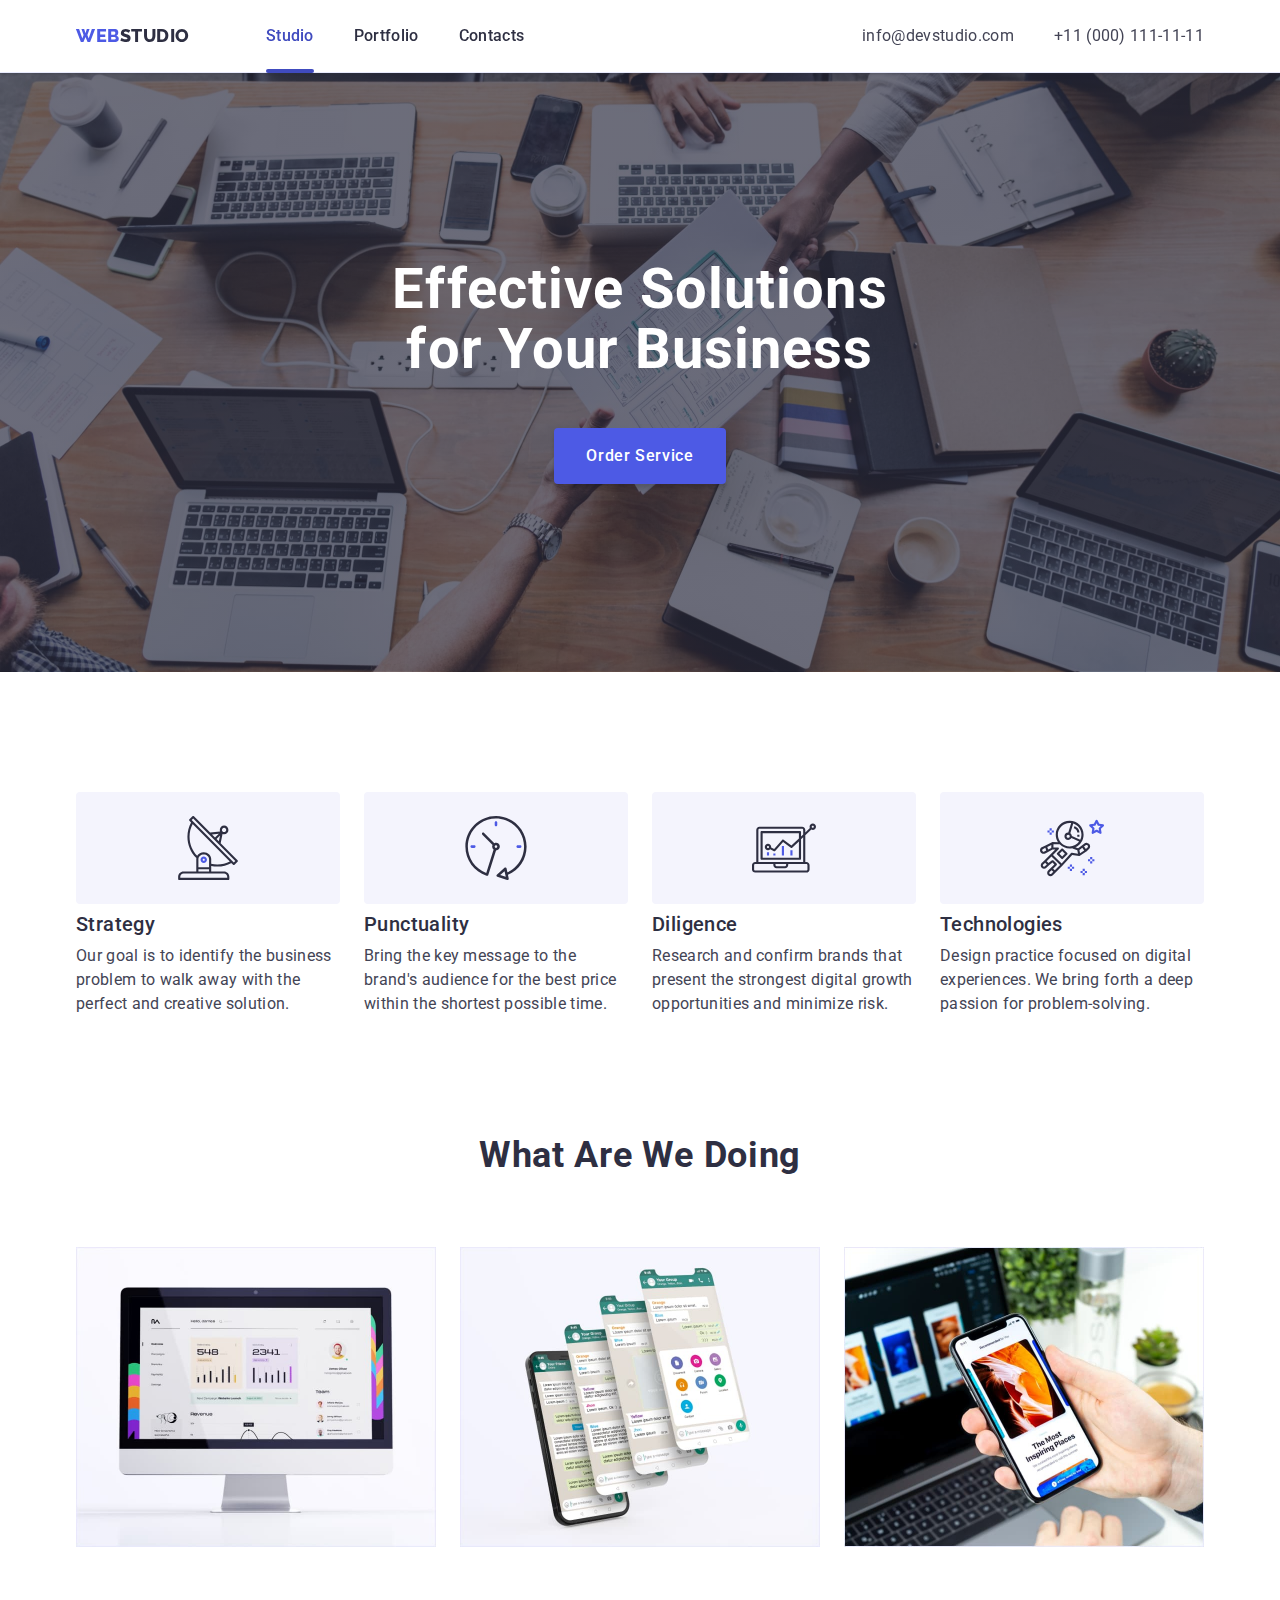
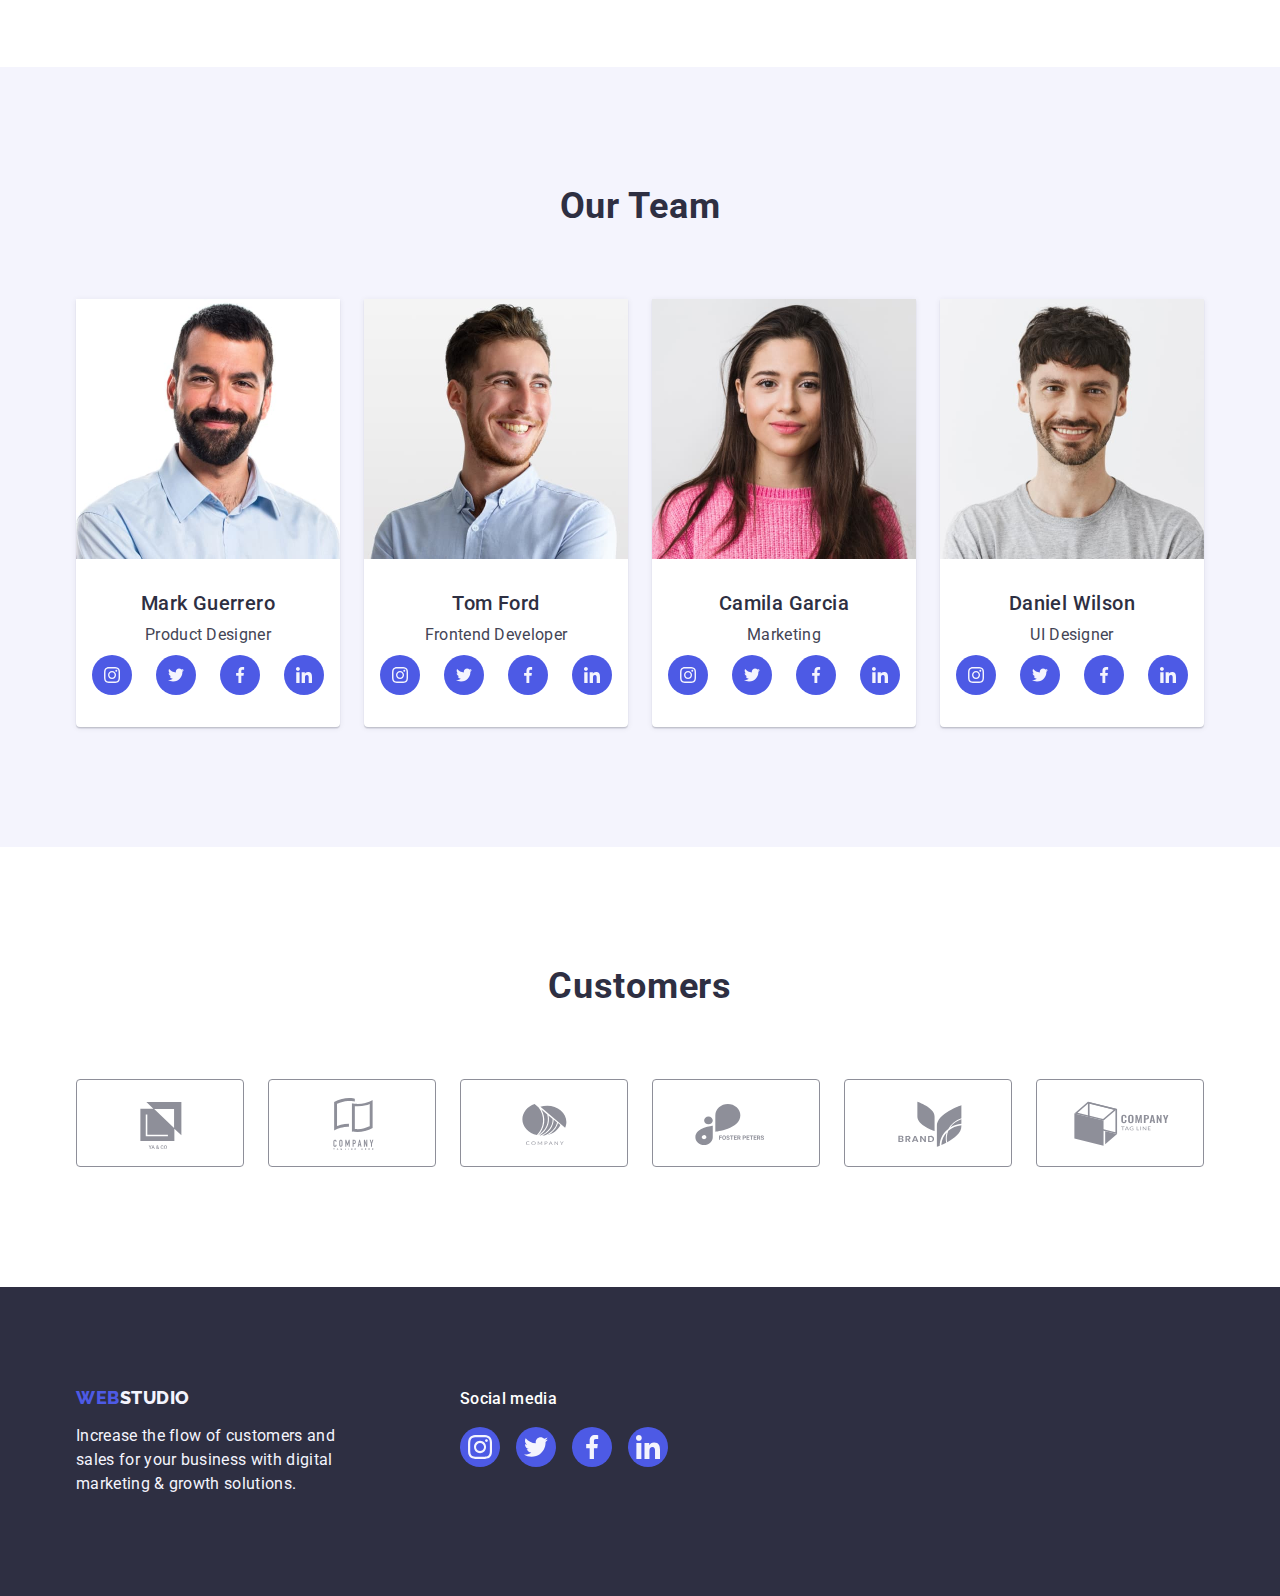
==== commit 2126a1a4: "add fo" ====
--- a/index.html
+++ b/index.html
@@ -127,7 +127,7 @@
           <ul class="list works-list">
             <li class="item">
               <img
-                src="./images/img1.jpg"
+                src="./images/img1-section2.jpg"
                 
                 alt="computer"
                 width="360"
@@ -136,7 +136,8 @@
             </li>
             <li class="item">
               <img
-                src="./images/img2.jpg"
+                
+                src="./images/img2-section2.jpg"
                 alt="phone screens"
                 width="360"
                 height="300"
@@ -144,7 +145,8 @@
             </li>
             <li class="item">
               <img
-                src="./images/img3.jpg"
+                
+                src="./images/img3-section2.jpg"
                 alt="phone"
                 width="360"
                 height="300"
@@ -161,7 +163,9 @@
           <ul class="list team-list">
             <li class="team-member-card">
               <img
-                src="./images/people1.jpg"
+                
+                src="./images/people1-mark.jpg"
+                
                 alt="Mark Guerrero"
                 width="264"
                 height="260"
@@ -230,7 +234,8 @@
             </li>
             <li class="team-member-card">
               <img
-                src="./images/people2.jpg"
+                
+                src="./images/people2-tom.jpg"
                 alt="Tom Ford"
                 width="264"
                 height="260"
@@ -299,7 +304,8 @@
             </li>
             <li class="team-member-card">
               <img
-                src="./images/people3.jpg"
+                
+                src="./images/people3-camila.jpg"
                 alt="Camila Garcia"
                 width="264"
                 height="260"
@@ -366,7 +372,8 @@
             </li>
             <li class="team-member-card">
               <img
-                src="./images/people4.jpg"
+                
+                src="./images/people4-daniel.jpg"
                 alt="Daniel Wilson"
                 width="264"
                 height="260"
